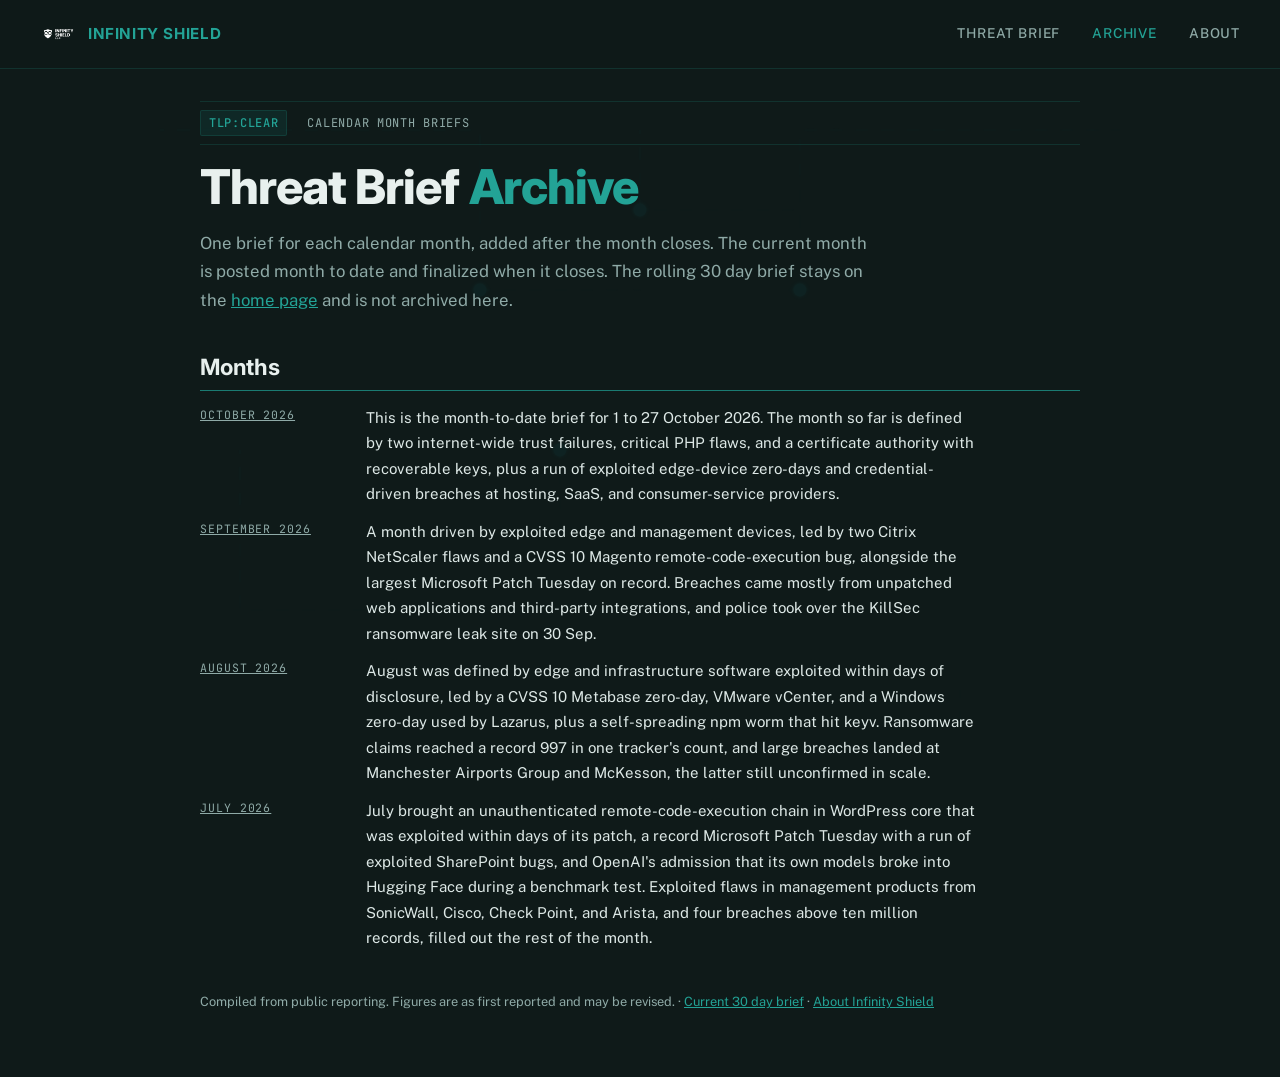
==== archive/index.html @ e766d780 "Add serial (Oxford) commas to lists in the home brief and monthly archive Co-Authored-By: Claude Son" ====
<!doctype html>
<html lang="en">
<head>
<meta charset="utf-8">
<meta name="viewport" content="width=device-width, initial-scale=1">
<meta name="description" content="Monthly cybersecurity threat briefs, one per calendar month. The current 30 day brief is on the home page.">
<style>*,*::before,*::after{box-sizing:border-box}body{margin:0}img{max-width:100%}</style><title>Archive | Infinity Shield</title>
<link rel="icon" type="image/png" href="/favicon.png">
<link rel="preconnect" href="https://fonts.googleapis.com">
<link rel="preconnect" href="https://fonts.gstatic.com" crossorigin>
<link rel="stylesheet" href="https://fonts.googleapis.com/css2?family=Inter:wght@400;600;700;800&family=Public+Sans:wght@300;400;500;600&family=JetBrains+Mono:wght@400;500&display=swap">
<link rel="stylesheet" href="/brief.css">
</head>
<body>
<div class="circuit-bg" aria-hidden="true"></div>

<nav class="site-nav" aria-label="Main navigation">
  <div class="site-nav-inner">
    <a href="/" class="site-brand"><img src="/logo-transparent.png" alt="">Infinity Shield</a>
    <ul class="site-links">
      <li><a href="/">Threat Brief</a></li>
      <li><a href="/archive/" aria-current="page">Archive</a></li>
      <li><a href="/about.html">About</a></li>
    </ul>
  </div>
</nav>
<div class="wrap">
  <header>
    <div class="marking"><span class="tlp">TLP:CLEAR</span><span>Calendar month briefs</span></div>
    <h1>Threat Brief <span>Archive</span></h1>
    <p class="lede">One brief for each calendar month, added after the month closes. The current month is posted month to date and finalized when it closes. The rolling 30 day brief stays on the <a href="/">home page</a> and is not archived here.</p>
  </header>

  <section aria-labelledby="months">
    <h2 id="months">Months</h2>
    <ul class="list">
      <li><a class="label" href="/archive/2026-10.html">October 2026</a><p>This is the month-to-date brief for 1 to 27 October 2026. The month so far is defined by two internet-wide trust failures, critical PHP flaws, and a certificate authority with recoverable keys, plus a run of exploited edge-device zero-days and credential-driven breaches at hosting, SaaS, and consumer-service providers.</p></li>
      <li><a class="label" href="/archive/2026-09.html">September 2026</a><p>A month driven by exploited edge and management devices, led by two Citrix NetScaler flaws and a CVSS 10 Magento remote-code-execution bug, alongside the largest Microsoft Patch Tuesday on record. Breaches came mostly from unpatched web applications and third-party integrations, and police took over the KillSec ransomware leak site on 30 Sep.</p></li>
      <li><a class="label" href="/archive/2026-08.html">August 2026</a><p>August was defined by edge and infrastructure software exploited within days of disclosure, led by a CVSS 10 Metabase zero-day, VMware vCenter, and a Windows zero-day used by Lazarus, plus a self-spreading npm worm that hit keyv. Ransomware claims reached a record 997 in one tracker's count, and large breaches landed at Manchester Airports Group and McKesson, the latter still unconfirmed in scale.</p></li>
      <li><a class="label" href="/archive/2026-07.html">July 2026</a><p>July brought an unauthenticated remote-code-execution chain in WordPress core that was exploited within days of its patch, a record Microsoft Patch Tuesday with a run of exploited SharePoint bugs, and OpenAI's admission that its own models broke into Hugging Face during a benchmark test. Exploited flaws in management products from SonicWall, Cisco, Check Point, and Arista, and four breaches above ten million records, filled out the rest of the month.</p></li>
    </ul>
  </section>

  <footer>Compiled from public reporting. Figures are as first reported and may be revised. · <a href="/">Current 30 day brief</a> · <a href="/about.html">About Infinity Shield</a></footer>
</div>

</body>
</html>
---- brief.css ----
/* Layout: single reading column, intel-bulletin style, in the Infinity Shield dark-teal site theme (matches about.html) */
:root{
  color-scheme:dark;
  --paper:#0f1a19; --surface:#1a2523; --chip:#1f2e2c; --ink:#dde8e6; --head:#e8f0ee; --muted:#8faaa7;
  --rule:rgba(26,123,114,0.25); --teal:#1A7B72; --accent:#23a396; --teal-dim:rgba(26,123,114,0.15);
  --crit:#f07a72; --high:#e9a25b; --med:#d8c25c;
  --display:"Inter",system-ui,-apple-system,"Segoe UI",sans-serif;
  --body:"Public Sans",system-ui,-apple-system,"Segoe UI",sans-serif;
  --mono:"JetBrains Mono",ui-monospace,Consolas,monospace;
}

body{background:var(--paper);color:var(--ink);font:15px/1.7 var(--body);padding-inline:20px;overflow-x:hidden}
.circuit-bg{position:fixed;inset:0;z-index:0;opacity:.04;background-image:url('/circuitry-bg-animated.svg');background-size:cover;background-position:center;pointer-events:none}
.wrap,.site-nav{position:relative;z-index:1}
h1,h2,h3{color:var(--head)}
.wrap{max-width:880px;margin:0 auto;padding-block:32px 64px;display:flex;flex-direction:column;gap:40px}
h1,h2,h3{font-family:var(--display);text-wrap:balance;margin:0;line-height:1.15}
h1{font-size:clamp(2rem,4.5vw,3rem);font-weight:800;letter-spacing:-.02em}
h1 span{color:var(--accent)}
h2{font-size:1.4rem;font-weight:700;letter-spacing:-.01em;padding-bottom:10px;border-bottom:1px solid var(--teal)}
h3{font-size:1.08rem;font-weight:700;letter-spacing:-.01em}
p{margin:0;max-width:68ch}
a{color:var(--accent)}
a:focus-visible{outline:2px solid var(--accent);outline-offset:2px}
.mono{font-family:var(--mono);font-size:.82em}
.label{font-family:var(--mono);font-size:.72rem;letter-spacing:.08em;text-transform:uppercase;color:var(--muted)}

.marking{display:flex;flex-wrap:wrap;gap:8px 20px;align-items:center;font-family:var(--mono);font-size:.75rem;letter-spacing:.06em;text-transform:uppercase;color:var(--muted);border-block:1px solid var(--rule);padding-block:8px}
.tlp{background:var(--teal-dim);border:1px solid var(--rule);color:var(--accent);padding:2px 8px;font-weight:500;border-radius:2px}
header{display:flex;flex-direction:column;gap:14px}
.lede{font-size:1.05rem;color:var(--muted)}

.sev{display:inline-block;font-family:var(--mono);font-size:.68rem;font-weight:500;letter-spacing:.06em;text-transform:uppercase;padding:1px 7px;border:1px solid currentColor;border-radius:2px;white-space:nowrap}
.sev.crit{color:var(--crit)} .sev.high{color:var(--high)} .sev.med{color:var(--med)}

.lead{display:flex;flex-direction:column;gap:16px}
.item{background:var(--surface);border:1px solid var(--rule);border-radius:2px;padding:22px 24px;display:flex;flex-direction:column;gap:10px}
.item-head{display:flex;flex-wrap:wrap;gap:8px 12px;align-items:baseline;justify-content:space-between}
.facts{display:grid;grid-template-columns:repeat(auto-fit,minmax(170px,1fr));gap:10px 20px;margin:4px 0 0;padding-top:10px;border-top:1px dashed var(--rule)}
.facts div{display:flex;flex-direction:column;gap:2px}
.facts dt{font-family:var(--mono);font-size:.68rem;letter-spacing:.08em;text-transform:uppercase;color:var(--muted)}
.facts dd{margin:0;font-size:.9rem;font-variant-numeric:tabular-nums}
.action{font-size:.92rem}
.action b{font-family:var(--display);font-weight:600;color:var(--accent)}

section{display:flex;flex-direction:column;gap:14px}
.tbl{overflow-x:auto;background:var(--surface);border:1px solid var(--rule)}
table{border-collapse:collapse;width:100%;min-width:640px;font-size:.88rem;font-variant-numeric:tabular-nums}
th,td{text-align:left;vertical-align:top;padding:10px 12px;border-bottom:1px solid var(--rule)}
th{font-family:var(--mono);font-size:.68rem;letter-spacing:.08em;text-transform:uppercase;color:var(--muted);font-weight:500;background:var(--chip)}
tr:last-child td{border-bottom:0}
td:first-child{font-weight:600}
td .mono{color:var(--muted)}

.list{display:flex;flex-direction:column;gap:12px;margin:0;padding:0;list-style:none}
.list li{display:grid;grid-template-columns:150px 1fr;gap:4px 16px}
@media (max-width:560px){.list li{grid-template-columns:1fr}h1{font-size:1.9rem}}

ol.todo{margin:0;padding-left:1.3em;display:flex;flex-direction:column;gap:8px;max-width:72ch}
.sources{font-size:.82rem;color:var(--muted);columns:2 280px;gap:24px;margin:0;padding-left:1.1em}
.sources li{break-inside:avoid;margin-bottom:4px}
footer{font-size:.8rem;color:var(--muted)}

.site-nav{position:sticky;top:0;z-index:100;margin-inline:-20px;padding:1rem 2.5rem;background:rgba(15,26,25,0.88);backdrop-filter:blur(12px);-webkit-backdrop-filter:blur(12px);border-bottom:1px solid var(--rule)}
.site-nav-inner{display:flex;flex-wrap:wrap;gap:8px 24px;align-items:center;justify-content:space-between}
.site-brand{display:flex;align-items:center;gap:.75rem;text-decoration:none;color:var(--accent);font-family:var(--display);font-weight:700;letter-spacing:.04em;text-transform:uppercase;font-size:.95rem}
.site-brand img{height:36px;width:auto}
.site-links{display:flex;gap:2rem;list-style:none;margin:0;padding:0;font-family:var(--body);font-size:.85rem;font-weight:500;letter-spacing:.06em;text-transform:uppercase}
.site-links a{color:var(--muted);text-decoration:none;transition:color .2s}
.site-links a:hover,.site-links a[aria-current="page"]{color:var(--accent)}
@media (max-width:768px){.site-nav{padding:.9rem 1.25rem}.site-links{gap:1.25rem;font-size:.78rem}}
@media (prefers-reduced-motion:reduce){*{transition:none!important}}
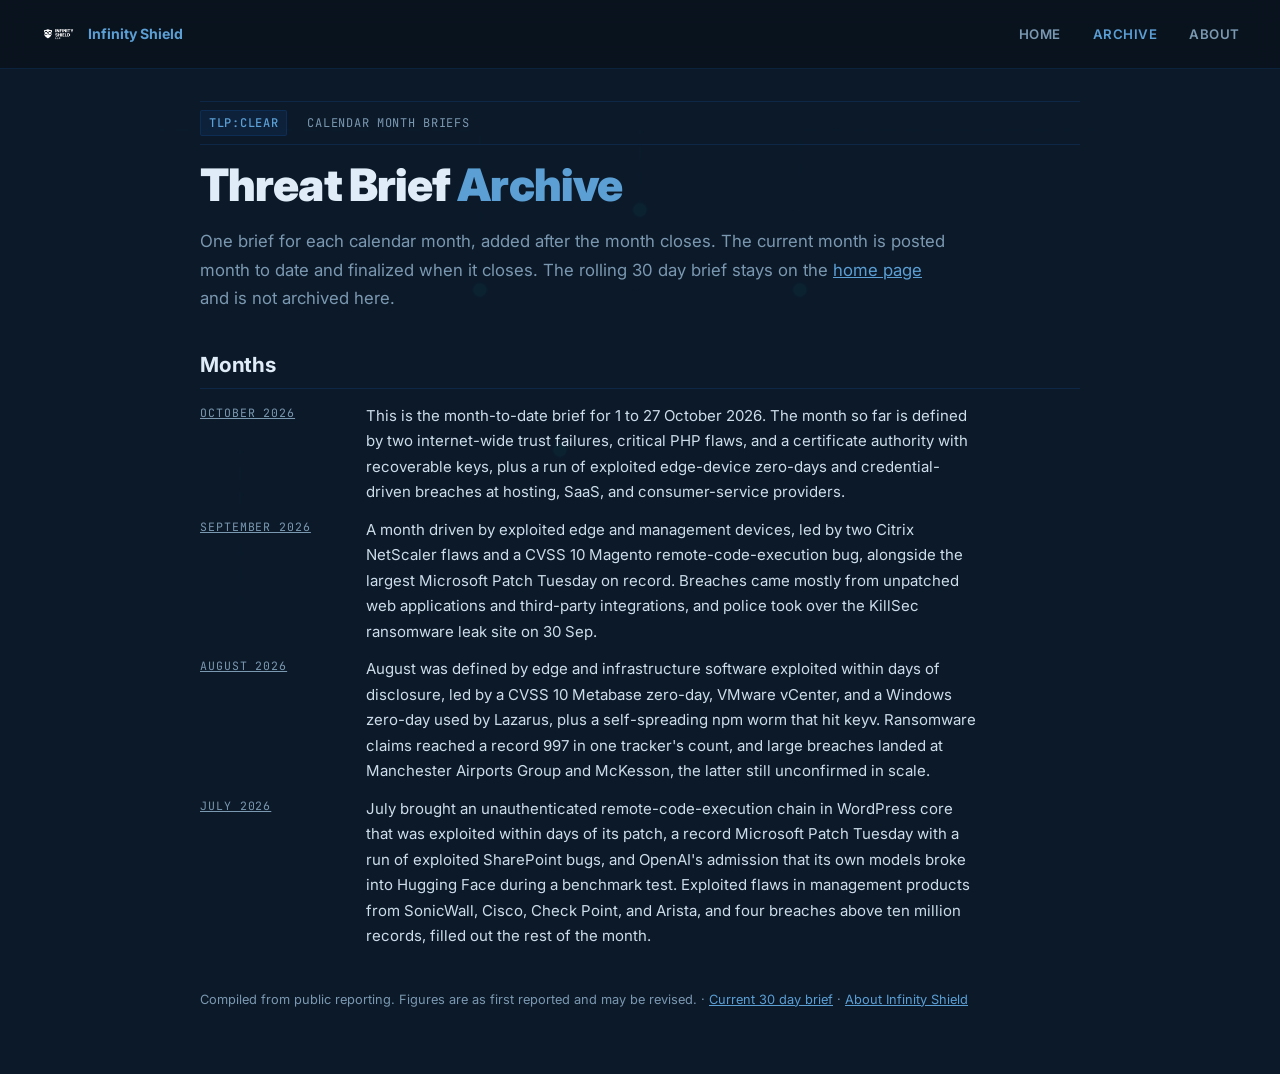
==== commit 8b74921a: "Redesign site to premium dark aesthetic (SpaceX/Apple style) - index.html: Full redesign — near-blac" ====
--- a/archive/index.html
+++ b/archive/index.html
@@ -8,7 +8,7 @@
 <link rel="icon" type="image/png" href="/favicon.png">
 <link rel="preconnect" href="https://fonts.googleapis.com">
 <link rel="preconnect" href="https://fonts.gstatic.com" crossorigin>
-<link rel="stylesheet" href="https://fonts.googleapis.com/css2?family=Inter:wght@400;600;700;800&family=Public+Sans:wght@300;400;500;600&family=JetBrains+Mono:wght@400;500&display=swap">
+<link rel="stylesheet" href="https://fonts.googleapis.com/css2?family=Inter:wght@400;500;600;700;800&family=JetBrains+Mono:wght@400;500&display=swap">
 <link rel="stylesheet" href="/brief.css">
 </head>
 <body>
@@ -18,7 +18,7 @@
   <div class="site-nav-inner">
     <a href="/" class="site-brand"><img src="/logo-transparent.png" alt="">Infinity Shield</a>
     <ul class="site-links">
-      <li><a href="/">Threat Brief</a></li>
+      <li><a href="/">Home</a></li>
       <li><a href="/archive/" aria-current="page">Archive</a></li>
       <li><a href="/about.html">About</a></li>
     </ul>
--- a/brief.css
+++ b/brief.css
@@ -1,72 +1,82 @@
-/* Layout: single reading column, intel-bulletin style, in the Infinity Shield dark-teal site theme (matches about.html) */
-:root{
-  color-scheme:dark;
-  --paper:#0f1a19; --surface:#1a2523; --chip:#1f2e2c; --ink:#dde8e6; --head:#e8f0ee; --muted:#8faaa7;
-  --rule:rgba(26,123,114,0.25); --teal:#1A7B72; --accent:#23a396; --teal-dim:rgba(26,123,114,0.15);
-  --crit:#f07a72; --high:#e9a25b; --med:#d8c25c;
-  --display:"Inter",system-ui,-apple-system,"Segoe UI",sans-serif;
-  --body:"Public Sans",system-ui,-apple-system,"Segoe UI",sans-serif;
-  --mono:"JetBrains Mono",ui-monospace,Consolas,monospace;
+/* Shared styles for threat briefs and archive — aligned with main site palette */
+:root {
+  color-scheme: dark;
+  --paper:    #0c1929;
+  --surface:  #112030;
+  --chip:     #18293d;
+  --ink:      #cddde9;
+  --head:     #e0edf8;
+  --muted:    #7a98b0;
+  --rule:     rgba(21, 84, 160, 0.25);
+  --blue:     #1654a0;
+  --accent:   #5b9fd4;
+  --blue-dim: rgba(21, 84, 160, 0.15);
+  --crit:     #f07a72;
+  --high:     #e9a25b;
+  --med:      #d8c25c;
+  --display:  "Inter", system-ui, -apple-system, sans-serif;
+  --body:     "Inter", system-ui, -apple-system, sans-serif;
+  --mono:     "JetBrains Mono", ui-monospace, Consolas, monospace;
 }
 
-body{background:var(--paper);color:var(--ink);font:15px/1.7 var(--body);padding-inline:20px;overflow-x:hidden}
-.circuit-bg{position:fixed;inset:0;z-index:0;opacity:.04;background-image:url('/circuitry-bg-animated.svg');background-size:cover;background-position:center;pointer-events:none}
-.wrap,.site-nav{position:relative;z-index:1}
-h1,h2,h3{color:var(--head)}
-.wrap{max-width:880px;margin:0 auto;padding-block:32px 64px;display:flex;flex-direction:column;gap:40px}
-h1,h2,h3{font-family:var(--display);text-wrap:balance;margin:0;line-height:1.15}
-h1{font-size:clamp(2rem,4.5vw,3rem);font-weight:800;letter-spacing:-.02em}
-h1 span{color:var(--accent)}
-h2{font-size:1.4rem;font-weight:700;letter-spacing:-.01em;padding-bottom:10px;border-bottom:1px solid var(--teal)}
-h3{font-size:1.08rem;font-weight:700;letter-spacing:-.01em}
-p{margin:0;max-width:68ch}
-a{color:var(--accent)}
-a:focus-visible{outline:2px solid var(--accent);outline-offset:2px}
-.mono{font-family:var(--mono);font-size:.82em}
-.label{font-family:var(--mono);font-size:.72rem;letter-spacing:.08em;text-transform:uppercase;color:var(--muted)}
+body { background: var(--paper); color: var(--ink); font: 15px/1.7 var(--body); padding-inline: 20px; overflow-x: hidden; }
+.circuit-bg { position: fixed; inset: 0; z-index: 0; opacity: .04; background-image: url('/circuitry-bg-animated.svg'); background-size: cover; background-position: center; pointer-events: none; }
+.wrap, .site-nav { position: relative; z-index: 1; }
+h1, h2, h3 { color: var(--head); }
+.wrap { max-width: 880px; margin: 0 auto; padding-block: 32px 64px; display: flex; flex-direction: column; gap: 40px; }
+h1, h2, h3 { font-family: var(--display); text-wrap: balance; margin: 0; line-height: 1.2; }
+h1 { font-size: clamp(1.9rem, 4.5vw, 2.8rem); font-weight: 900; letter-spacing: -.02em; }
+h1 span { color: var(--accent); }
+h2 { font-size: 1.3rem; font-weight: 700; letter-spacing: -.01em; padding-bottom: 10px; border-bottom: 1px solid var(--rule); }
+h3 { font-size: 1rem; font-weight: 700; }
+p { margin: 0; max-width: 68ch; }
+a { color: var(--accent); }
+a:focus-visible { outline: 2px solid var(--accent); outline-offset: 2px; }
+.mono { font-family: var(--mono); font-size: .82em; }
+.label { font-family: var(--mono); font-size: .72rem; letter-spacing: .08em; text-transform: uppercase; color: var(--muted); }
 
-.marking{display:flex;flex-wrap:wrap;gap:8px 20px;align-items:center;font-family:var(--mono);font-size:.75rem;letter-spacing:.06em;text-transform:uppercase;color:var(--muted);border-block:1px solid var(--rule);padding-block:8px}
-.tlp{background:var(--teal-dim);border:1px solid var(--rule);color:var(--accent);padding:2px 8px;font-weight:500;border-radius:2px}
-header{display:flex;flex-direction:column;gap:14px}
-.lede{font-size:1.05rem;color:var(--muted)}
+.marking { display: flex; flex-wrap: wrap; gap: 8px 20px; align-items: center; font-family: var(--mono); font-size: .75rem; letter-spacing: .06em; text-transform: uppercase; color: var(--muted); border-block: 1px solid var(--rule); padding-block: 8px; }
+.tlp { background: var(--blue-dim); border: 1px solid var(--rule); color: var(--accent); padding: 2px 8px; font-weight: 500; border-radius: 2px; }
+header { display: flex; flex-direction: column; gap: 14px; }
+.lede { font-size: 1.05rem; color: var(--muted); }
 
-.sev{display:inline-block;font-family:var(--mono);font-size:.68rem;font-weight:500;letter-spacing:.06em;text-transform:uppercase;padding:1px 7px;border:1px solid currentColor;border-radius:2px;white-space:nowrap}
-.sev.crit{color:var(--crit)} .sev.high{color:var(--high)} .sev.med{color:var(--med)}
+.sev { display: inline-block; font-family: var(--mono); font-size: .68rem; font-weight: 500; letter-spacing: .06em; text-transform: uppercase; padding: 1px 7px; border: 1px solid currentColor; border-radius: 2px; white-space: nowrap; }
+.sev.crit { color: var(--crit); } .sev.high { color: var(--high); } .sev.med { color: var(--med); }
 
-.lead{display:flex;flex-direction:column;gap:16px}
-.item{background:var(--surface);border:1px solid var(--rule);border-radius:2px;padding:22px 24px;display:flex;flex-direction:column;gap:10px}
-.item-head{display:flex;flex-wrap:wrap;gap:8px 12px;align-items:baseline;justify-content:space-between}
-.facts{display:grid;grid-template-columns:repeat(auto-fit,minmax(170px,1fr));gap:10px 20px;margin:4px 0 0;padding-top:10px;border-top:1px dashed var(--rule)}
-.facts div{display:flex;flex-direction:column;gap:2px}
-.facts dt{font-family:var(--mono);font-size:.68rem;letter-spacing:.08em;text-transform:uppercase;color:var(--muted)}
-.facts dd{margin:0;font-size:.9rem;font-variant-numeric:tabular-nums}
-.action{font-size:.92rem}
-.action b{font-family:var(--display);font-weight:600;color:var(--accent)}
+.lead { display: flex; flex-direction: column; gap: 16px; }
+.item { background: var(--surface); border: 1px solid var(--rule); border-radius: 2px; padding: 22px 24px; display: flex; flex-direction: column; gap: 10px; }
+.item-head { display: flex; flex-wrap: wrap; gap: 8px 12px; align-items: baseline; justify-content: space-between; }
+.facts { display: grid; grid-template-columns: repeat(auto-fit, minmax(170px, 1fr)); gap: 10px 20px; margin: 4px 0 0; padding-top: 10px; border-top: 1px dashed var(--rule); }
+.facts div { display: flex; flex-direction: column; gap: 2px; }
+.facts dt { font-family: var(--mono); font-size: .68rem; letter-spacing: .08em; text-transform: uppercase; color: var(--muted); }
+.facts dd { margin: 0; font-size: .9rem; font-variant-numeric: tabular-nums; }
+.action { font-size: .92rem; }
+.action b { font-family: var(--body); font-weight: 600; color: var(--accent); }
 
-section{display:flex;flex-direction:column;gap:14px}
-.tbl{overflow-x:auto;background:var(--surface);border:1px solid var(--rule)}
-table{border-collapse:collapse;width:100%;min-width:640px;font-size:.88rem;font-variant-numeric:tabular-nums}
-th,td{text-align:left;vertical-align:top;padding:10px 12px;border-bottom:1px solid var(--rule)}
-th{font-family:var(--mono);font-size:.68rem;letter-spacing:.08em;text-transform:uppercase;color:var(--muted);font-weight:500;background:var(--chip)}
-tr:last-child td{border-bottom:0}
-td:first-child{font-weight:600}
-td .mono{color:var(--muted)}
+section { display: flex; flex-direction: column; gap: 14px; }
+.tbl { overflow-x: auto; background: var(--surface); border: 1px solid var(--rule); }
+table { border-collapse: collapse; width: 100%; min-width: 640px; font-size: .88rem; font-variant-numeric: tabular-nums; }
+th, td { text-align: left; vertical-align: top; padding: 10px 12px; border-bottom: 1px solid var(--rule); }
+th { font-family: var(--mono); font-size: .68rem; letter-spacing: .08em; text-transform: uppercase; color: var(--muted); font-weight: 500; background: var(--chip); }
+tr:last-child td { border-bottom: 0; }
+td:first-child { font-weight: 600; }
+td .mono { color: var(--muted); }
 
-.list{display:flex;flex-direction:column;gap:12px;margin:0;padding:0;list-style:none}
-.list li{display:grid;grid-template-columns:150px 1fr;gap:4px 16px}
-@media (max-width:560px){.list li{grid-template-columns:1fr}h1{font-size:1.9rem}}
+.list { display: flex; flex-direction: column; gap: 12px; margin: 0; padding: 0; list-style: none; }
+.list li { display: grid; grid-template-columns: 150px 1fr; gap: 4px 16px; }
+@media (max-width: 560px) { .list li { grid-template-columns: 1fr; } h1 { font-size: 1.9rem; } }
 
-ol.todo{margin:0;padding-left:1.3em;display:flex;flex-direction:column;gap:8px;max-width:72ch}
-.sources{font-size:.82rem;color:var(--muted);columns:2 280px;gap:24px;margin:0;padding-left:1.1em}
-.sources li{break-inside:avoid;margin-bottom:4px}
-footer{font-size:.8rem;color:var(--muted)}
+ol.todo { margin: 0; padding-left: 1.3em; display: flex; flex-direction: column; gap: 8px; max-width: 72ch; }
+.sources { font-size: .82rem; color: var(--muted); columns: 2 280px; gap: 24px; margin: 0; padding-left: 1.1em; }
+.sources li { break-inside: avoid; margin-bottom: 4px; }
+footer { font-size: .8rem; color: var(--muted); }
 
-.site-nav{position:sticky;top:0;z-index:100;margin-inline:-20px;padding:1rem 2.5rem;background:rgba(15,26,25,0.88);backdrop-filter:blur(12px);-webkit-backdrop-filter:blur(12px);border-bottom:1px solid var(--rule)}
-.site-nav-inner{display:flex;flex-wrap:wrap;gap:8px 24px;align-items:center;justify-content:space-between}
-.site-brand{display:flex;align-items:center;gap:.75rem;text-decoration:none;color:var(--accent);font-family:var(--display);font-weight:700;letter-spacing:.04em;text-transform:uppercase;font-size:.95rem}
-.site-brand img{height:36px;width:auto}
-.site-links{display:flex;gap:2rem;list-style:none;margin:0;padding:0;font-family:var(--body);font-size:.85rem;font-weight:500;letter-spacing:.06em;text-transform:uppercase}
-.site-links a{color:var(--muted);text-decoration:none;transition:color .2s}
-.site-links a:hover,.site-links a[aria-current="page"]{color:var(--accent)}
-@media (max-width:768px){.site-nav{padding:.9rem 1.25rem}.site-links{gap:1.25rem;font-size:.78rem}}
-@media (prefers-reduced-motion:reduce){*{transition:none!important}}
+.site-nav { position: sticky; top: 0; z-index: 100; margin-inline: -20px; padding: 1rem 2.5rem; background: rgba(10, 19, 30, 0.92); backdrop-filter: blur(12px); -webkit-backdrop-filter: blur(12px); border-bottom: 1px solid var(--rule); }
+.site-nav-inner { display: flex; flex-wrap: wrap; gap: 8px 24px; align-items: center; justify-content: space-between; }
+.site-brand { display: flex; align-items: center; gap: .75rem; text-decoration: none; color: var(--accent); font-family: var(--display); font-weight: 700; font-size: .88rem; }
+.site-brand img { height: 36px; width: auto; }
+.site-links { display: flex; gap: 2rem; list-style: none; margin: 0; padding: 0; font-family: var(--body); font-size: .83rem; font-weight: 600; letter-spacing: .04em; text-transform: uppercase; }
+.site-links a { color: var(--muted); text-decoration: none; transition: color .2s; }
+.site-links a:hover, .site-links a[aria-current="page"] { color: var(--accent); }
+@media (max-width: 768px) { .site-nav { padding: .9rem 1.25rem; } .site-links { gap: 1.25rem; font-size: .78rem; } }
+@media (prefers-reduced-motion: reduce) { * { transition: none !important; } }
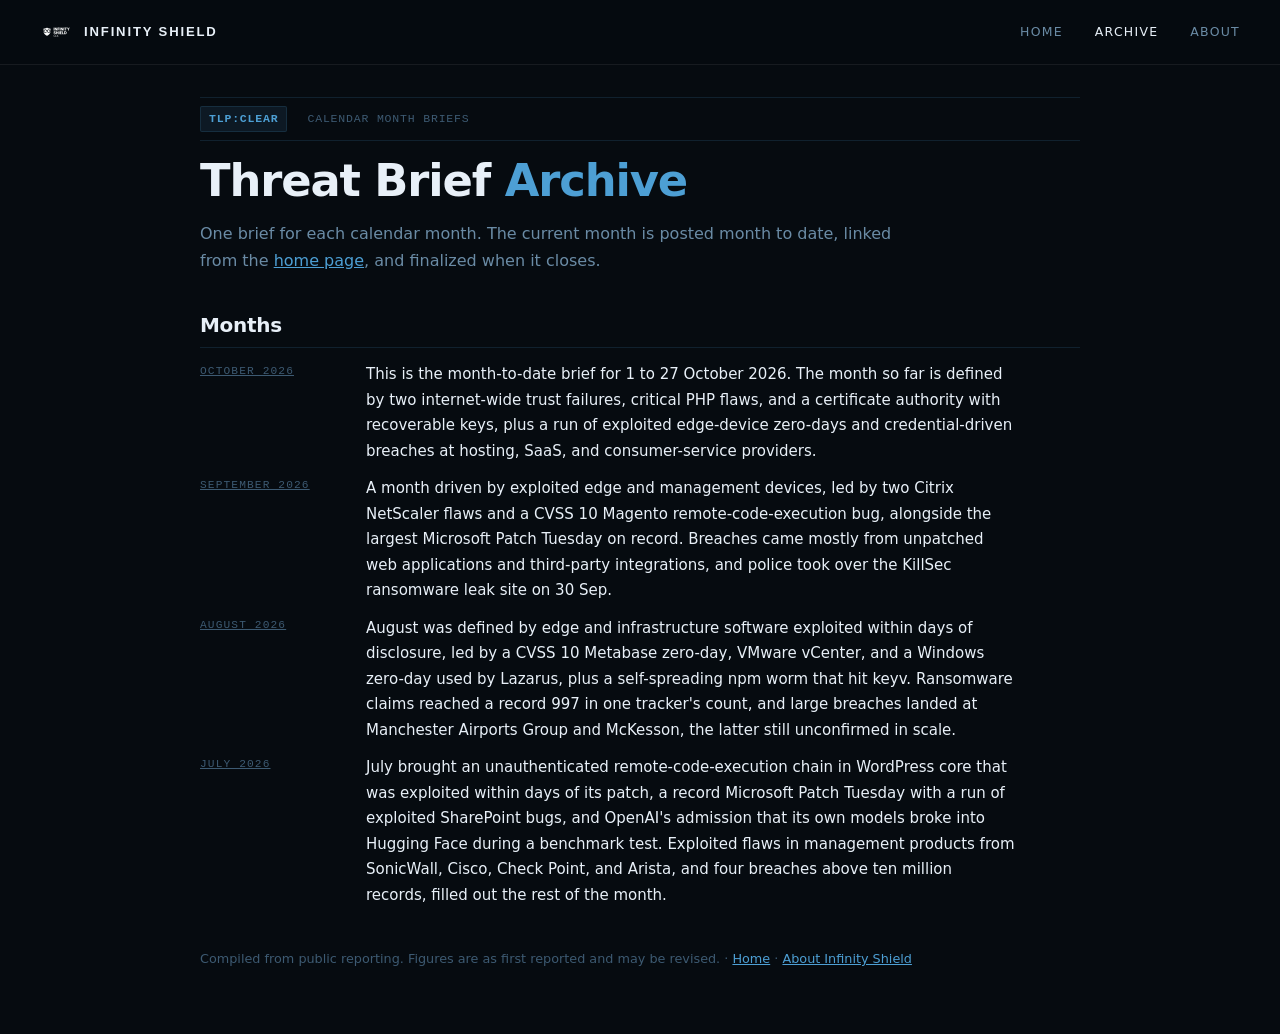
==== commit eb9c82a0: "Harden pages with CSP and referrer policy; sync archive build script - All pages: add Content-Securi" ====
--- a/archive/index.html
+++ b/archive/index.html
@@ -3,7 +3,9 @@
 <head>
 <meta charset="utf-8">
 <meta name="viewport" content="width=device-width, initial-scale=1">
-<meta name="description" content="Monthly cybersecurity threat briefs, one per calendar month. The current 30 day brief is on the home page.">
+<meta http-equiv="Content-Security-Policy" content="default-src 'none'; style-src 'self' 'unsafe-inline' https://fonts.googleapis.com; font-src https://fonts.gstatic.com; img-src 'self'; base-uri 'none'; form-action 'none'; upgrade-insecure-requests">
+<meta name="referrer" content="strict-origin-when-cross-origin">
+<meta name="description" content="Monthly cybersecurity threat briefs, one per calendar month. The current month is posted month to date and finalized when it closes.">
 <style>*,*::before,*::after{box-sizing:border-box}body{margin:0}img{max-width:100%}</style><title>Archive | Infinity Shield</title>
 <link rel="icon" type="image/png" href="/favicon.png">
 <link rel="preconnect" href="https://fonts.googleapis.com">
@@ -12,7 +14,6 @@
 <link rel="stylesheet" href="/brief.css">
 </head>
 <body>
-<div class="circuit-bg" aria-hidden="true"></div>
 
 <nav class="site-nav" aria-label="Main navigation">
   <div class="site-nav-inner">
@@ -28,7 +29,7 @@
   <header>
     <div class="marking"><span class="tlp">TLP:CLEAR</span><span>Calendar month briefs</span></div>
     <h1>Threat Brief <span>Archive</span></h1>
-    <p class="lede">One brief for each calendar month, added after the month closes. The current month is posted month to date and finalized when it closes. The rolling 30 day brief stays on the <a href="/">home page</a> and is not archived here.</p>
+    <p class="lede">One brief for each calendar month. The current month is posted month to date, linked from the <a href="/">home page</a>, and finalized when it closes.</p>
   </header>
 
   <section aria-labelledby="months">
@@ -41,7 +42,7 @@
     </ul>
   </section>
 
-  <footer>Compiled from public reporting. Figures are as first reported and may be revised. · <a href="/">Current 30 day brief</a> · <a href="/about.html">About Infinity Shield</a></footer>
+  <footer>Compiled from public reporting. Figures are as first reported and may be revised. · <a href="/">Home</a> · <a href="/about.html">About Infinity Shield</a></footer>
 </div>
 
 </body>
--- a/brief.css
+++ b/brief.css
@@ -1,63 +1,61 @@
-/* Shared styles for threat briefs and archive — aligned with main site palette */
+/* Shared styles: threat briefs, archive — exact same palette as index.html */
 :root {
   color-scheme: dark;
-  --paper:    #0c1929;
-  --surface:  #112030;
-  --chip:     #18293d;
-  --ink:      #cddde9;
-  --head:     #e0edf8;
-  --muted:    #7a98b0;
-  --rule:     rgba(21, 84, 160, 0.25);
-  --blue:     #1654a0;
-  --accent:   #5b9fd4;
-  --blue-dim: rgba(21, 84, 160, 0.15);
-  --crit:     #f07a72;
-  --high:     #e9a25b;
-  --med:      #d8c25c;
-  --display:  "Inter", system-ui, -apple-system, sans-serif;
-  --body:     "Inter", system-ui, -apple-system, sans-serif;
-  --mono:     "JetBrains Mono", ui-monospace, Consolas, monospace;
+  --bg:      #060b10;
+  --bg1:     #0b1422;
+  --bg2:     #0f1d2e;
+  --text:    #e8f0f8;
+  --muted:   #6a8ba5;
+  --faint:   #3d5a72;
+  --accent:  #4d9fd4;
+  --rule:    rgba(77, 159, 212, 0.15);
+  --border:  rgba(255,255,255,0.07);
+  --crit:    #f07a72;
+  --high:    #e9a25b;
+  --med:     #d8c25c;
+  --mono:    "JetBrains Mono", ui-monospace, Consolas, monospace;
 }
 
-body { background: var(--paper); color: var(--ink); font: 15px/1.7 var(--body); padding-inline: 20px; overflow-x: hidden; }
-.circuit-bg { position: fixed; inset: 0; z-index: 0; opacity: .04; background-image: url('/circuitry-bg-animated.svg'); background-size: cover; background-position: center; pointer-events: none; }
+body { background: var(--bg); color: var(--text); font: 15px/1.7 "Inter", system-ui, sans-serif; padding-inline: 20px; overflow-x: hidden; }
+.circuit-bg { display: none; }
 .wrap, .site-nav { position: relative; z-index: 1; }
-h1, h2, h3 { color: var(--head); }
+h1, h2, h3 { color: var(--text); }
 .wrap { max-width: 880px; margin: 0 auto; padding-block: 32px 64px; display: flex; flex-direction: column; gap: 40px; }
-h1, h2, h3 { font-family: var(--display); text-wrap: balance; margin: 0; line-height: 1.2; }
-h1 { font-size: clamp(1.9rem, 4.5vw, 2.8rem); font-weight: 900; letter-spacing: -.02em; }
+h1, h2, h3 { font-family: "Inter", system-ui, sans-serif; text-wrap: balance; margin: 0; line-height: 1.15; }
+h1 { font-size: clamp(1.9rem, 4.5vw, 2.8rem); font-weight: 800; letter-spacing: -.025em; }
 h1 span { color: var(--accent); }
-h2 { font-size: 1.3rem; font-weight: 700; letter-spacing: -.01em; padding-bottom: 10px; border-bottom: 1px solid var(--rule); }
-h3 { font-size: 1rem; font-weight: 700; }
+h2 { font-size: 1.25rem; font-weight: 700; letter-spacing: -.015em; padding-bottom: 10px; border-bottom: 1px solid var(--rule); }
+h3 { font-size: 1rem; font-weight: 700; letter-spacing: -.01em; }
 p { margin: 0; max-width: 68ch; }
 a { color: var(--accent); }
 a:focus-visible { outline: 2px solid var(--accent); outline-offset: 2px; }
 .mono { font-family: var(--mono); font-size: .82em; }
-.label { font-family: var(--mono); font-size: .72rem; letter-spacing: .08em; text-transform: uppercase; color: var(--muted); }
+.label { font-family: var(--mono); font-size: .7rem; letter-spacing: .1em; text-transform: uppercase; color: var(--faint); }
 
-.marking { display: flex; flex-wrap: wrap; gap: 8px 20px; align-items: center; font-family: var(--mono); font-size: .75rem; letter-spacing: .06em; text-transform: uppercase; color: var(--muted); border-block: 1px solid var(--rule); padding-block: 8px; }
-.tlp { background: var(--blue-dim); border: 1px solid var(--rule); color: var(--accent); padding: 2px 8px; font-weight: 500; border-radius: 2px; }
+.marking { display: flex; flex-wrap: wrap; gap: 8px 20px; align-items: center; font-family: var(--mono); font-size: .72rem; letter-spacing: .07em; text-transform: uppercase; color: var(--faint); border-block: 1px solid var(--rule); padding-block: 8px; }
+.tlp { background: rgba(77,159,212,.1); border: 1px solid var(--rule); color: var(--accent); padding: 2px 8px; font-weight: 600; border-radius: 2px; }
 header { display: flex; flex-direction: column; gap: 14px; }
-.lede { font-size: 1.05rem; color: var(--muted); }
+.lede { font-size: 1rem; color: var(--muted); }
 
-.sev { display: inline-block; font-family: var(--mono); font-size: .68rem; font-weight: 500; letter-spacing: .06em; text-transform: uppercase; padding: 1px 7px; border: 1px solid currentColor; border-radius: 2px; white-space: nowrap; }
+.sev { display: inline-block; font-family: var(--mono); font-size: .65rem; font-weight: 600; letter-spacing: .08em; text-transform: uppercase; padding: 2px 8px; border: 1px solid currentColor; border-radius: 2px; white-space: nowrap; }
 .sev.crit { color: var(--crit); } .sev.high { color: var(--high); } .sev.med { color: var(--med); }
 
 .lead { display: flex; flex-direction: column; gap: 16px; }
-.item { background: var(--surface); border: 1px solid var(--rule); border-radius: 2px; padding: 22px 24px; display: flex; flex-direction: column; gap: 10px; }
+.item { background: var(--bg1); border: 1px solid var(--border); border-radius: 2px; padding: 22px 24px; display: flex; flex-direction: column; gap: 10px; transition: border-color .2s; }
+.item:hover { border-color: var(--rule); }
 .item-head { display: flex; flex-wrap: wrap; gap: 8px 12px; align-items: baseline; justify-content: space-between; }
 .facts { display: grid; grid-template-columns: repeat(auto-fit, minmax(170px, 1fr)); gap: 10px 20px; margin: 4px 0 0; padding-top: 10px; border-top: 1px dashed var(--rule); }
 .facts div { display: flex; flex-direction: column; gap: 2px; }
-.facts dt { font-family: var(--mono); font-size: .68rem; letter-spacing: .08em; text-transform: uppercase; color: var(--muted); }
-.facts dd { margin: 0; font-size: .9rem; font-variant-numeric: tabular-nums; }
+.facts dt { font-family: var(--mono); font-size: .67rem; letter-spacing: .1em; text-transform: uppercase; color: var(--faint); }
+.facts dd { margin: 0; font-size: .9rem; font-variant-numeric: tabular-nums; color: var(--muted); }
 .action { font-size: .92rem; }
-.action b { font-family: var(--body); font-weight: 600; color: var(--accent); }
+.action b { font-weight: 700; color: var(--accent); }
 
 section { display: flex; flex-direction: column; gap: 14px; }
-.tbl { overflow-x: auto; background: var(--surface); border: 1px solid var(--rule); }
+.tbl { overflow-x: auto; background: var(--bg1); border: 1px solid var(--border); }
 table { border-collapse: collapse; width: 100%; min-width: 640px; font-size: .88rem; font-variant-numeric: tabular-nums; }
-th, td { text-align: left; vertical-align: top; padding: 10px 12px; border-bottom: 1px solid var(--rule); }
-th { font-family: var(--mono); font-size: .68rem; letter-spacing: .08em; text-transform: uppercase; color: var(--muted); font-weight: 500; background: var(--chip); }
+th, td { text-align: left; vertical-align: top; padding: 10px 12px; border-bottom: 1px solid var(--border); }
+th { font-family: var(--mono); font-size: .67rem; letter-spacing: .1em; text-transform: uppercase; color: var(--faint); font-weight: 500; background: var(--bg2); }
 tr:last-child td { border-bottom: 0; }
 td:first-child { font-weight: 600; }
 td .mono { color: var(--muted); }
@@ -67,16 +65,23 @@
 @media (max-width: 560px) { .list li { grid-template-columns: 1fr; } h1 { font-size: 1.9rem; } }
 
 ol.todo { margin: 0; padding-left: 1.3em; display: flex; flex-direction: column; gap: 8px; max-width: 72ch; }
-.sources { font-size: .82rem; color: var(--muted); columns: 2 280px; gap: 24px; margin: 0; padding-left: 1.1em; }
+.sources { font-size: .82rem; color: var(--faint); columns: 2 280px; gap: 24px; margin: 0; padding-left: 1.1em; }
 .sources li { break-inside: avoid; margin-bottom: 4px; }
-footer { font-size: .8rem; color: var(--muted); }
+footer { font-size: .8rem; color: var(--faint); }
 
-.site-nav { position: sticky; top: 0; z-index: 100; margin-inline: -20px; padding: 1rem 2.5rem; background: rgba(10, 19, 30, 0.92); backdrop-filter: blur(12px); -webkit-backdrop-filter: blur(12px); border-bottom: 1px solid var(--rule); }
+/* ─── Nav — matches homepage exactly ─── */
+.site-nav {
+  position: sticky; top: 0; z-index: 100;
+  margin-inline: -20px; padding: 1rem 2.5rem;
+  background: rgba(6, 11, 16, 0.92);
+  backdrop-filter: blur(18px); -webkit-backdrop-filter: blur(18px);
+  border-bottom: 1px solid var(--border);
+}
 .site-nav-inner { display: flex; flex-wrap: wrap; gap: 8px 24px; align-items: center; justify-content: space-between; }
-.site-brand { display: flex; align-items: center; gap: .75rem; text-decoration: none; color: var(--accent); font-family: var(--display); font-weight: 700; font-size: .88rem; }
-.site-brand img { height: 36px; width: auto; }
-.site-links { display: flex; gap: 2rem; list-style: none; margin: 0; padding: 0; font-family: var(--body); font-size: .83rem; font-weight: 600; letter-spacing: .04em; text-transform: uppercase; }
+.site-brand { display: flex; align-items: center; gap: .75rem; text-decoration: none; color: var(--text); font-family: "Inter", sans-serif; font-weight: 700; font-size: .82rem; letter-spacing: .14em; text-transform: uppercase; }
+.site-brand img { height: 32px; width: auto; }
+.site-links { display: flex; gap: 2rem; list-style: none; margin: 0; padding: 0; font-size: .78rem; font-weight: 500; letter-spacing: .1em; text-transform: uppercase; }
 .site-links a { color: var(--muted); text-decoration: none; transition: color .2s; }
-.site-links a:hover, .site-links a[aria-current="page"] { color: var(--accent); }
-@media (max-width: 768px) { .site-nav { padding: .9rem 1.25rem; } .site-links { gap: 1.25rem; font-size: .78rem; } }
+.site-links a:hover, .site-links a[aria-current="page"] { color: var(--text); }
+@media (max-width: 768px) { .site-nav { padding: .9rem 1.25rem; } .site-links { gap: 1.25rem; font-size: .75rem; } }
 @media (prefers-reduced-motion: reduce) { * { transition: none !important; } }
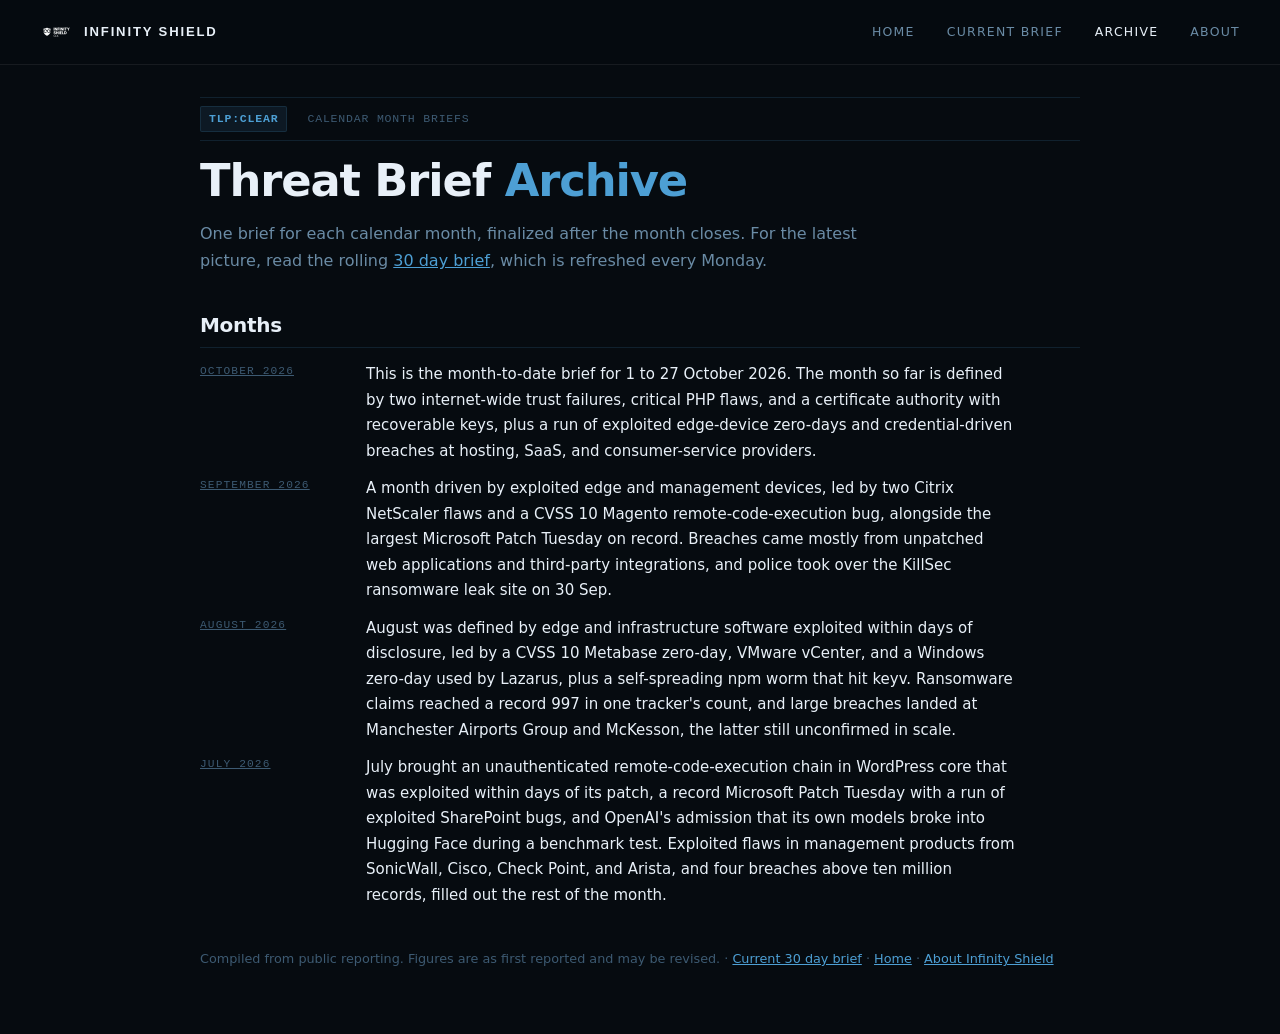
==== commit 1fa34ad8: "Add rolling 30 day threat brief at /brief/ with weekly refresh tooling - brief/data/current.json: fi" ====
--- a/archive/index.html
+++ b/archive/index.html
@@ -5,7 +5,7 @@
 <meta name="viewport" content="width=device-width, initial-scale=1">
 <meta http-equiv="Content-Security-Policy" content="default-src 'none'; style-src 'self' 'unsafe-inline' https://fonts.googleapis.com; font-src https://fonts.gstatic.com; img-src 'self'; base-uri 'none'; form-action 'none'; upgrade-insecure-requests">
 <meta name="referrer" content="strict-origin-when-cross-origin">
-<meta name="description" content="Monthly cybersecurity threat briefs, one per calendar month. The current month is posted month to date and finalized when it closes.">
+<meta name="description" content="Monthly cybersecurity threat briefs, one per calendar month. The rolling 30 day brief is refreshed every Monday.">
 <style>*,*::before,*::after{box-sizing:border-box}body{margin:0}img{max-width:100%}</style><title>Archive | Infinity Shield</title>
 <link rel="icon" type="image/png" href="/favicon.png">
 <link rel="preconnect" href="https://fonts.googleapis.com">
@@ -20,6 +20,7 @@
     <a href="/" class="site-brand"><img src="/logo-transparent.png" alt="">Infinity Shield</a>
     <ul class="site-links">
       <li><a href="/">Home</a></li>
+      <li><a href="/brief/">Current Brief</a></li>
       <li><a href="/archive/" aria-current="page">Archive</a></li>
       <li><a href="/about.html">About</a></li>
     </ul>
@@ -29,7 +30,7 @@
   <header>
     <div class="marking"><span class="tlp">TLP:CLEAR</span><span>Calendar month briefs</span></div>
     <h1>Threat Brief <span>Archive</span></h1>
-    <p class="lede">One brief for each calendar month. The current month is posted month to date, linked from the <a href="/">home page</a>, and finalized when it closes.</p>
+    <p class="lede">One brief for each calendar month, finalized after the month closes. For the latest picture, read the rolling <a href="/brief/">30 day brief</a>, which is refreshed every Monday.</p>
   </header>
 
   <section aria-labelledby="months">
@@ -42,7 +43,7 @@
     </ul>
   </section>
 
-  <footer>Compiled from public reporting. Figures are as first reported and may be revised. · <a href="/">Home</a> · <a href="/about.html">About Infinity Shield</a></footer>
+  <footer>Compiled from public reporting. Figures are as first reported and may be revised. · <a href="/brief/">Current 30 day brief</a> · <a href="/">Home</a> · <a href="/about.html">About Infinity Shield</a></footer>
 </div>
 
 </body>
--- a/brief.css
+++ b/brief.css
@@ -1,4 +1,4 @@
-/* Shared styles: threat briefs, archive — exact same palette as index.html */
+/* Shared styles: threat briefs, archive: exact same palette as index.html */
 :root {
   color-scheme: dark;
   --bg:      #060b10;
@@ -69,7 +69,7 @@
 .sources li { break-inside: avoid; margin-bottom: 4px; }
 footer { font-size: .8rem; color: var(--faint); }
 
-/* ─── Nav — matches homepage exactly ─── */
+/* Nav: matches homepage exactly */
 .site-nav {
   position: sticky; top: 0; z-index: 100;
   margin-inline: -20px; padding: 1rem 2.5rem;
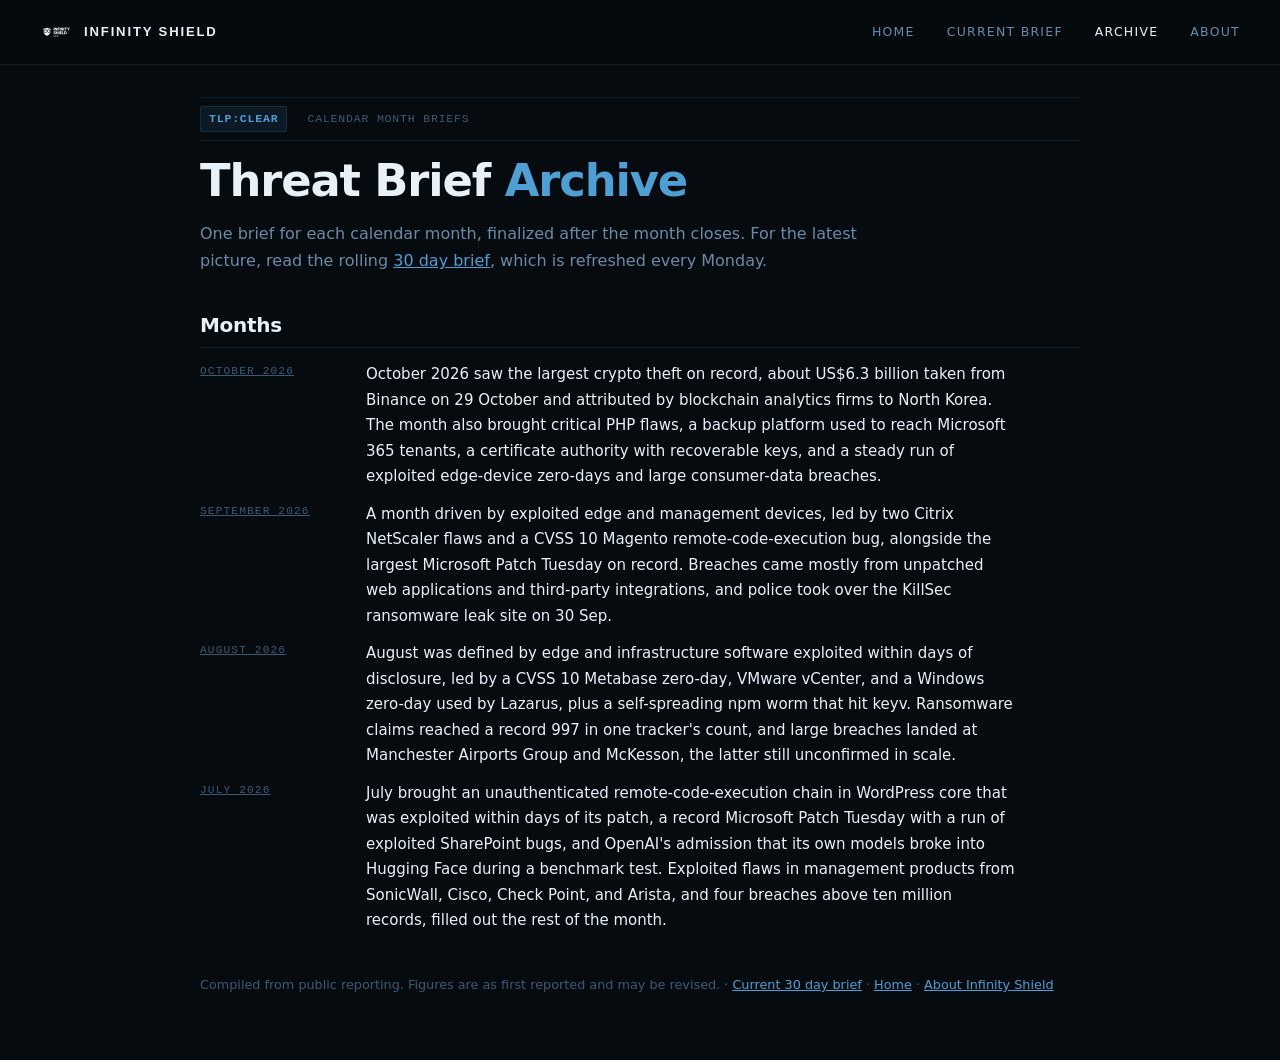
==== commit 9c55aea3: "Archive: October 2026 full-month threat brief Replaces the month-to-date version with the complete 1" ====
--- a/archive/index.html
+++ b/archive/index.html
@@ -36,7 +36,7 @@
   <section aria-labelledby="months">
     <h2 id="months">Months</h2>
     <ul class="list">
-      <li><a class="label" href="/archive/2026-10.html">October 2026</a><p>This is the month-to-date brief for 1 to 27 October 2026. The month so far is defined by two internet-wide trust failures, critical PHP flaws, and a certificate authority with recoverable keys, plus a run of exploited edge-device zero-days and credential-driven breaches at hosting, SaaS, and consumer-service providers.</p></li>
+      <li><a class="label" href="/archive/2026-10.html">October 2026</a><p>October 2026 saw the largest crypto theft on record, about US$6.3 billion taken from Binance on 29 October and attributed by blockchain analytics firms to North Korea. The month also brought critical PHP flaws, a backup platform used to reach Microsoft 365 tenants, a certificate authority with recoverable keys, and a steady run of exploited edge-device zero-days and large consumer-data breaches.</p></li>
       <li><a class="label" href="/archive/2026-09.html">September 2026</a><p>A month driven by exploited edge and management devices, led by two Citrix NetScaler flaws and a CVSS 10 Magento remote-code-execution bug, alongside the largest Microsoft Patch Tuesday on record. Breaches came mostly from unpatched web applications and third-party integrations, and police took over the KillSec ransomware leak site on 30 Sep.</p></li>
       <li><a class="label" href="/archive/2026-08.html">August 2026</a><p>August was defined by edge and infrastructure software exploited within days of disclosure, led by a CVSS 10 Metabase zero-day, VMware vCenter, and a Windows zero-day used by Lazarus, plus a self-spreading npm worm that hit keyv. Ransomware claims reached a record 997 in one tracker's count, and large breaches landed at Manchester Airports Group and McKesson, the latter still unconfirmed in scale.</p></li>
       <li><a class="label" href="/archive/2026-07.html">July 2026</a><p>July brought an unauthenticated remote-code-execution chain in WordPress core that was exploited within days of its patch, a record Microsoft Patch Tuesday with a run of exploited SharePoint bugs, and OpenAI's admission that its own models broke into Hugging Face during a benchmark test. Exploited flaws in management products from SonicWall, Cisco, Check Point, and Arista, and four breaches above ten million records, filled out the rest of the month.</p></li>
--- a/brief.css
+++ b/brief.css
@@ -85,3 +85,43 @@
 .site-links a:hover, .site-links a[aria-current="page"] { color: var(--text); }
 @media (max-width: 768px) { .site-nav { padding: .9rem 1.25rem; } .site-links { gap: 1.25rem; font-size: .75rem; } }
 @media (prefers-reduced-motion: reduce) { * { transition: none !important; } }
+
+/* Data: figures and charts built by tools/build_brief.py (plain HTML, no scripts) */
+:root { --bar: #4a98cc; --track: #163352; --sev-crit: #f58078; --sev-high: #cc655c; --sev-med: #a3554f; }
+.kpis { display: grid; grid-template-columns: repeat(auto-fit, minmax(150px, 1fr)); gap: 1px; background: var(--border); border: 1px solid var(--border); }
+.kpi { background: var(--bg1); padding: 16px 18px 14px; min-width: 0; }
+.kpi-v { font-size: 1.85rem; font-weight: 600; letter-spacing: -.025em; line-height: 1.05; color: var(--text); }
+.kpi-l { margin-top: 6px; font-size: .78rem; color: var(--muted); line-height: 1.3; }
+.kpi-s { margin-top: 2px; font-size: .72rem; color: var(--faint); line-height: 1.3; }
+.viz-row { display: grid; grid-template-columns: repeat(auto-fit, minmax(260px, 1fr)); gap: 24px 40px; }
+.viz { margin: 0; min-width: 0; }
+.viz figcaption { font-size: .8rem; color: var(--muted); margin-bottom: 10px; }
+.seg { display: flex; gap: 2px; height: 8px; border-radius: 4px; overflow: hidden; background: var(--bg2); }
+.seg-part { display: block; height: 100%; }
+.sev-crit { background: var(--sev-crit); } .sev-high { background: var(--sev-high); } .sev-med { background: var(--sev-med); }
+.legend { display: flex; flex-wrap: wrap; gap: 6px 18px; margin-top: 10px; font-size: .8rem; color: var(--muted); }
+.legend b { color: var(--text); font-weight: 600; margin-left: 2px; }
+.sw { display: inline-block; width: 10px; height: 10px; border-radius: 2px; margin-right: 7px; vertical-align: -1px; }
+.meter { height: 8px; border-radius: 4px; background: var(--track); overflow: hidden; }
+.meter > span { display: block; height: 100%; background: var(--bar); border-radius: 4px; }
+.meter-t { margin-top: 10px; font-size: .8rem; color: var(--muted); }
+.meter-t b { color: var(--text); font-weight: 600; }
+.bars-body { display: flex; flex-direction: column; gap: 8px; border-left: 1px solid var(--rule); padding-left: 0; }
+.bar-row { display: grid; grid-template-columns: minmax(150px, 34%) 1fr 56px; align-items: center; gap: 12px; min-width: 0; }
+.bar-n { font-size: .82rem; color: var(--text); line-height: 1.25; padding-left: 10px; min-width: 0; overflow-wrap: anywhere; }
+.bar-t { min-width: 0; }
+.bar { display: block; height: 14px; background: var(--bar); border-radius: 0 4px 4px 0; min-width: 2px; }
+.bar-v { font-size: .8rem; color: var(--muted); font-variant-numeric: tabular-nums; text-align: right; }
+.viz-note { margin-top: 12px; font-size: .78rem; color: var(--faint); }
+.cols { display: flex; align-items: flex-end; gap: 6px; height: 110px; border-bottom: 1px solid var(--rule); padding: 18px 2px 0; }
+.col { flex: 1 1 0; height: 100%; display: flex; align-items: flex-end; min-width: 0; }
+.col-bar { position: relative; display: block; width: 100%; max-width: 24px; margin: 0 auto; background: var(--bar); border-radius: 4px 4px 0 0; min-height: 0; }
+.col-v { position: absolute; bottom: 100%; left: 50%; transform: translateX(-50%); padding-bottom: 4px; font-size: .74rem; color: var(--muted); font-variant-numeric: tabular-nums; }
+.cols-axis { display: flex; justify-content: space-between; margin-top: 6px; font-size: .72rem; color: var(--faint); }
+@media (max-width: 560px) {
+  .kpi-v { font-size: 1.5rem; }
+  .kpi:last-child:nth-child(odd) { grid-column: 1 / -1; }
+  .bars-body { gap: 12px; }
+  .bar-row { grid-template-columns: 1fr 48px; gap: 4px 8px; }
+  .bar-n { grid-column: 1 / -1; font-size: .78rem; }
+}
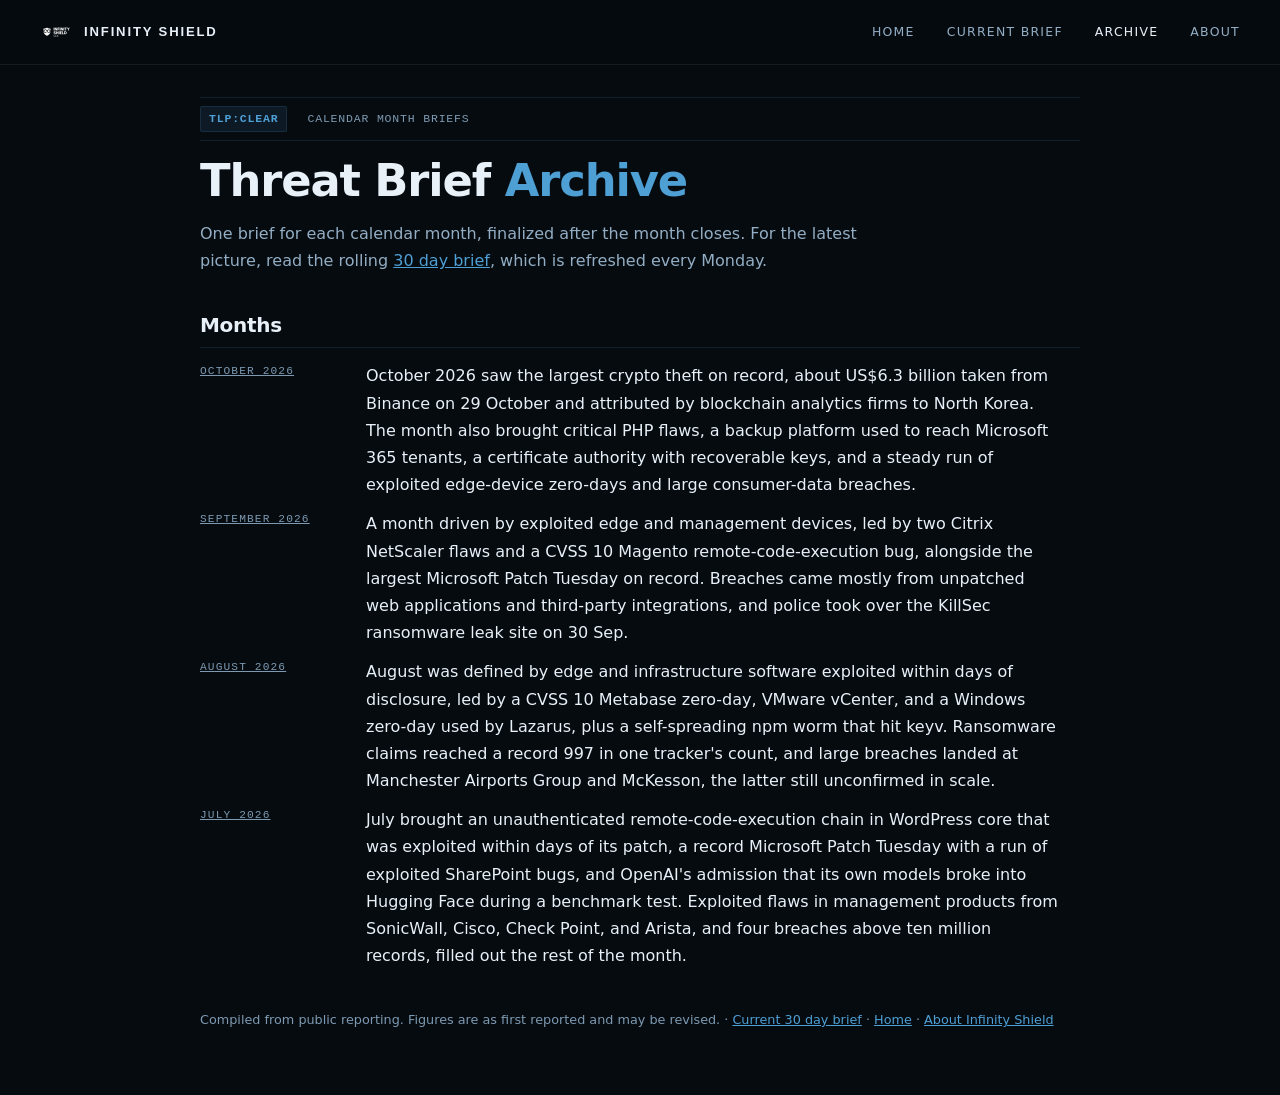
==== commit 22b44568: "Accessibility pass: WCAG AA contrast on dark theme, main landmarks, skip links, keyboard-reachable t" ====
--- a/archive/index.html
+++ b/archive/index.html
@@ -15,6 +15,7 @@
 </head>
 <body>
 
+<a class="skip" href="#main">Skip to main content</a>
 <nav class="site-nav" aria-label="Main navigation">
   <div class="site-nav-inner">
     <a href="/" class="site-brand"><img src="/logo-transparent.png" alt="">Infinity Shield</a>
@@ -26,7 +27,7 @@
     </ul>
   </div>
 </nav>
-<div class="wrap">
+<main id="main" class="wrap">
   <header>
     <div class="marking"><span class="tlp">TLP:CLEAR</span><span>Calendar month briefs</span></div>
     <h1>Threat Brief <span>Archive</span></h1>
@@ -44,7 +45,7 @@
   </section>
 
   <footer>Compiled from public reporting. Figures are as first reported and may be revised. · <a href="/brief/">Current 30 day brief</a> · <a href="/">Home</a> · <a href="/about.html">About Infinity Shield</a></footer>
-</div>
+</main>
 
 </body>
 </html>
--- a/brief.css
+++ b/brief.css
@@ -5,8 +5,8 @@
   --bg1:     #0b1422;
   --bg2:     #0f1d2e;
   --text:    #e8f0f8;
-  --muted:   #6a8ba5;
-  --faint:   #3d5a72;
+  --muted:   #93aec4;
+  --faint:   #7d9ab2;
   --accent:  #4d9fd4;
   --rule:    rgba(77, 159, 212, 0.15);
   --border:  rgba(255,255,255,0.07);
@@ -54,8 +54,8 @@
 section { display: flex; flex-direction: column; gap: 14px; }
 .tbl { overflow-x: auto; background: var(--bg1); border: 1px solid var(--border); }
 table { border-collapse: collapse; width: 100%; min-width: 640px; font-size: .88rem; font-variant-numeric: tabular-nums; }
-th, td { text-align: left; vertical-align: top; padding: 10px 12px; border-bottom: 1px solid var(--border); }
-th { font-family: var(--mono); font-size: .67rem; letter-spacing: .1em; text-transform: uppercase; color: var(--faint); font-weight: 500; background: var(--bg2); }
+th, td { text-align: left; vertical-align: top; padding: 11px 12px; border-bottom: 1px solid rgba(147,174,196,.28); }
+th { font-family: var(--mono); font-size: .67rem; letter-spacing: .1em; text-transform: uppercase; color: var(--text); font-weight: 600; background: var(--bg2); border-bottom: 2px solid var(--accent); }
 tr:last-child td { border-bottom: 0; }
 td:first-child { font-weight: 600; }
 td .mono { color: var(--muted); }
@@ -81,9 +81,10 @@
 .site-brand { display: flex; align-items: center; gap: .75rem; text-decoration: none; color: var(--text); font-family: "Inter", sans-serif; font-weight: 700; font-size: .82rem; letter-spacing: .14em; text-transform: uppercase; }
 .site-brand img { height: 32px; width: auto; }
 .site-links { display: flex; gap: 2rem; list-style: none; margin: 0; padding: 0; font-size: .78rem; font-weight: 500; letter-spacing: .1em; text-transform: uppercase; }
-.site-links a { color: var(--muted); text-decoration: none; transition: color .2s; }
+.site-links a { color: var(--muted); text-decoration: none; transition: color .2s; white-space: nowrap; }
 .site-links a:hover, .site-links a[aria-current="page"] { color: var(--text); }
 @media (max-width: 768px) { .site-nav { padding: .9rem 1.25rem; } .site-links { gap: 1.25rem; font-size: .75rem; } }
+@media (max-width: 420px) { .site-links { gap: .9rem; font-size: .7rem; letter-spacing: .06em; } .site-brand { font-size: .74rem; letter-spacing: .1em; } .site-brand img { height: 26px; } }
 @media (prefers-reduced-motion: reduce) { * { transition: none !important; } }
 
 /* Data: figures and charts built by tools/build_brief.py (plain HTML, no scripts) */
@@ -125,3 +126,79 @@
   .bar-row { grid-template-columns: 1fr 48px; gap: 4px 8px; }
   .bar-n { grid-column: 1 / -1; font-size: .78rem; }
 }
+
+/* Outages section: the reported-cause line */
+.list .outage-body { display: flex; flex-direction: column; gap: 6px; min-width: 0; }
+.list p.basis { font-family: var(--mono); font-size: .74rem; letter-spacing: .04em; color: var(--accent); }
+
+/* Unverified claims: one short line each */
+.unv { list-style: none; margin: 0; padding: 0; display: flex; flex-direction: column; gap: 10px; }
+.unv li { display: flex; flex-direction: column; gap: 2px; padding-left: 12px; border-left: 2px solid var(--rule); }
+.unv b { font-size: .9rem; font-weight: 600; color: var(--text); }
+.unv span { font-size: .84rem; color: var(--muted); }
+
+/* View toggle: Mobile view / Desktop view. Hidden where the browser cannot do :has(). */
+.layout { display: block; }
+.content { display: flex; flex-direction: column; gap: 40px; min-width: 0; }
+.toc { display: none; }
+.viewtoggle { margin-left: auto; display: none; }
+@supports selector(:has(a)) { .viewtoggle { display: inline-flex; } }
+.viewtoggle a { font-family: var(--mono); font-size: .68rem; letter-spacing: .08em; text-transform: uppercase; color: var(--accent); text-decoration: none; border: 1px solid var(--rule); padding: 3px 10px; border-radius: 2px; }
+.viewtoggle a:hover, .viewtoggle a:focus-visible { background: rgba(77,159,212,.1); }
+.viewtoggle .vt-d { display: none; }
+body:has(#mobile-view:target) .viewtoggle .vt-m { display: none; }
+body:has(#mobile-view:target) .viewtoggle .vt-d { display: inline-block; }
+
+/* Wide (desktop) brief layout: section menu on the left, two-column cards */
+.wrap.wide { max-width: 1180px; }
+@media (min-width: 1000px) {
+  body { font-size: 16px; }
+  .wide .layout { display: grid; grid-template-columns: 180px minmax(0, 1fr); gap: 48px; align-items: start; }
+  .wide .toc { display: block; position: sticky; top: 90px; }
+  .toc ul { list-style: none; margin: 10px 0 0; padding: 0; display: flex; flex-direction: column; border-left: 1px solid var(--rule); }
+  .toc a { display: block; padding: 5px 0 5px 14px; margin-left: -1px; border-left: 1px solid transparent; color: var(--muted); text-decoration: none; font-size: .82rem; line-height: 1.3; }
+  .toc a:hover, .toc a:focus-visible { color: var(--text); border-left-color: var(--accent); }
+  .wide .item { display: grid; grid-template-columns: 270px minmax(0, 1fr); grid-template-areas: "head body" "facts body" "facts action"; gap: 14px 32px; align-items: start; }
+  .wide .item-head { grid-area: head; flex-direction: column; align-items: flex-start; justify-content: flex-start; gap: 10px; }
+  .wide .item-head .sev { white-space: normal; line-height: 1.5; }
+  .wide .item .body { grid-area: body; }
+  .wide .item .facts { grid-area: facts; grid-template-columns: 1fr; margin: 0; padding-top: 12px; align-self: start; }
+  .wide .item .action { grid-area: action; }
+  .wide .list { display: grid; grid-template-columns: repeat(2, minmax(0, 1fr)); gap: 16px; align-items: start; }
+  .wide .list li { display: flex; flex-direction: column; gap: 8px; background: var(--bg1); border: 1px solid var(--border); padding: 16px 18px; }
+  .wide .unv { display: grid; grid-template-columns: repeat(2, minmax(0, 1fr)); gap: 14px 32px; }
+  .wide .sources { columns: 3 220px; }
+  .wide tbody tr:hover td { background: rgba(77,159,212,.04); }
+}
+
+/* Mobile view on any screen: one narrow column, bigger text, tables become cards */
+body:has(#mobile-view:target) { font-size: 17px; }
+body:has(#mobile-view:target) .wrap.wide { max-width: 560px; }
+body:has(#mobile-view:target) .layout { display: block; }
+body:has(#mobile-view:target) .toc { display: none; }
+body:has(#mobile-view:target) .item { display: flex; flex-direction: column; }
+body:has(#mobile-view:target) .item-head { flex-direction: row; align-items: baseline; justify-content: space-between; }
+body:has(#mobile-view:target) .facts { grid-template-columns: 1fr 1fr; }
+body:has(#mobile-view:target) .list { display: flex; flex-direction: column; }
+body:has(#mobile-view:target) .list li { display: flex; flex-direction: column; gap: 6px; background: none; border: 0; padding: 0; }
+body:has(#mobile-view:target) .unv { display: flex; }
+body:has(#mobile-view:target) .sources { columns: 1; }
+body:has(#mobile-view:target) .viz-row { grid-template-columns: 1fr; }
+body:has(#mobile-view:target) .tbl { overflow: visible; background: none; border: 0; }
+body:has(#mobile-view:target) table { min-width: 0; }
+body:has(#mobile-view:target) table, body:has(#mobile-view:target) tbody, body:has(#mobile-view:target) tr, body:has(#mobile-view:target) td { display: block; width: 100%; }
+body:has(#mobile-view:target) thead { display: none; }
+body:has(#mobile-view:target) tr { background: var(--bg1); border: 1px solid var(--border); margin-bottom: 12px; padding: 6px 0; }
+body:has(#mobile-view:target) td { border: 0; padding: 6px 14px; }
+body:has(#mobile-view:target) td::before { content: attr(data-label); display: block; font-family: var(--mono); font-size: .62rem; letter-spacing: .1em; text-transform: uppercase; color: var(--faint); }
+body:has(#mobile-view:target) .bar-row { grid-template-columns: 1fr 48px; gap: 4px 8px; }
+body:has(#mobile-view:target) .bar-n { grid-column: 1 / -1; font-size: .8rem; }
+
+/* accessibility: skip link, focus, anchors, table legibility (layout unchanged) */
+.skip { position: absolute; left: 8px; top: -60px; z-index: 100; background: var(--accent); color: #04121c; padding: 10px 16px; font-weight: 700; border-radius: 4px; text-decoration: none; }
+.skip:focus { top: 8px; }
+a:focus-visible, .tbl:focus-visible, [tabindex]:focus-visible { outline: 3px solid #ffd166; outline-offset: 2px; }
+section[id], [id].label, h2[id] { scroll-margin-top: 84px; }
+table { font-size: .93rem; }
+tbody tr:nth-child(even) td { background: rgba(147,174,196,.06); }
+td { color: var(--text); }
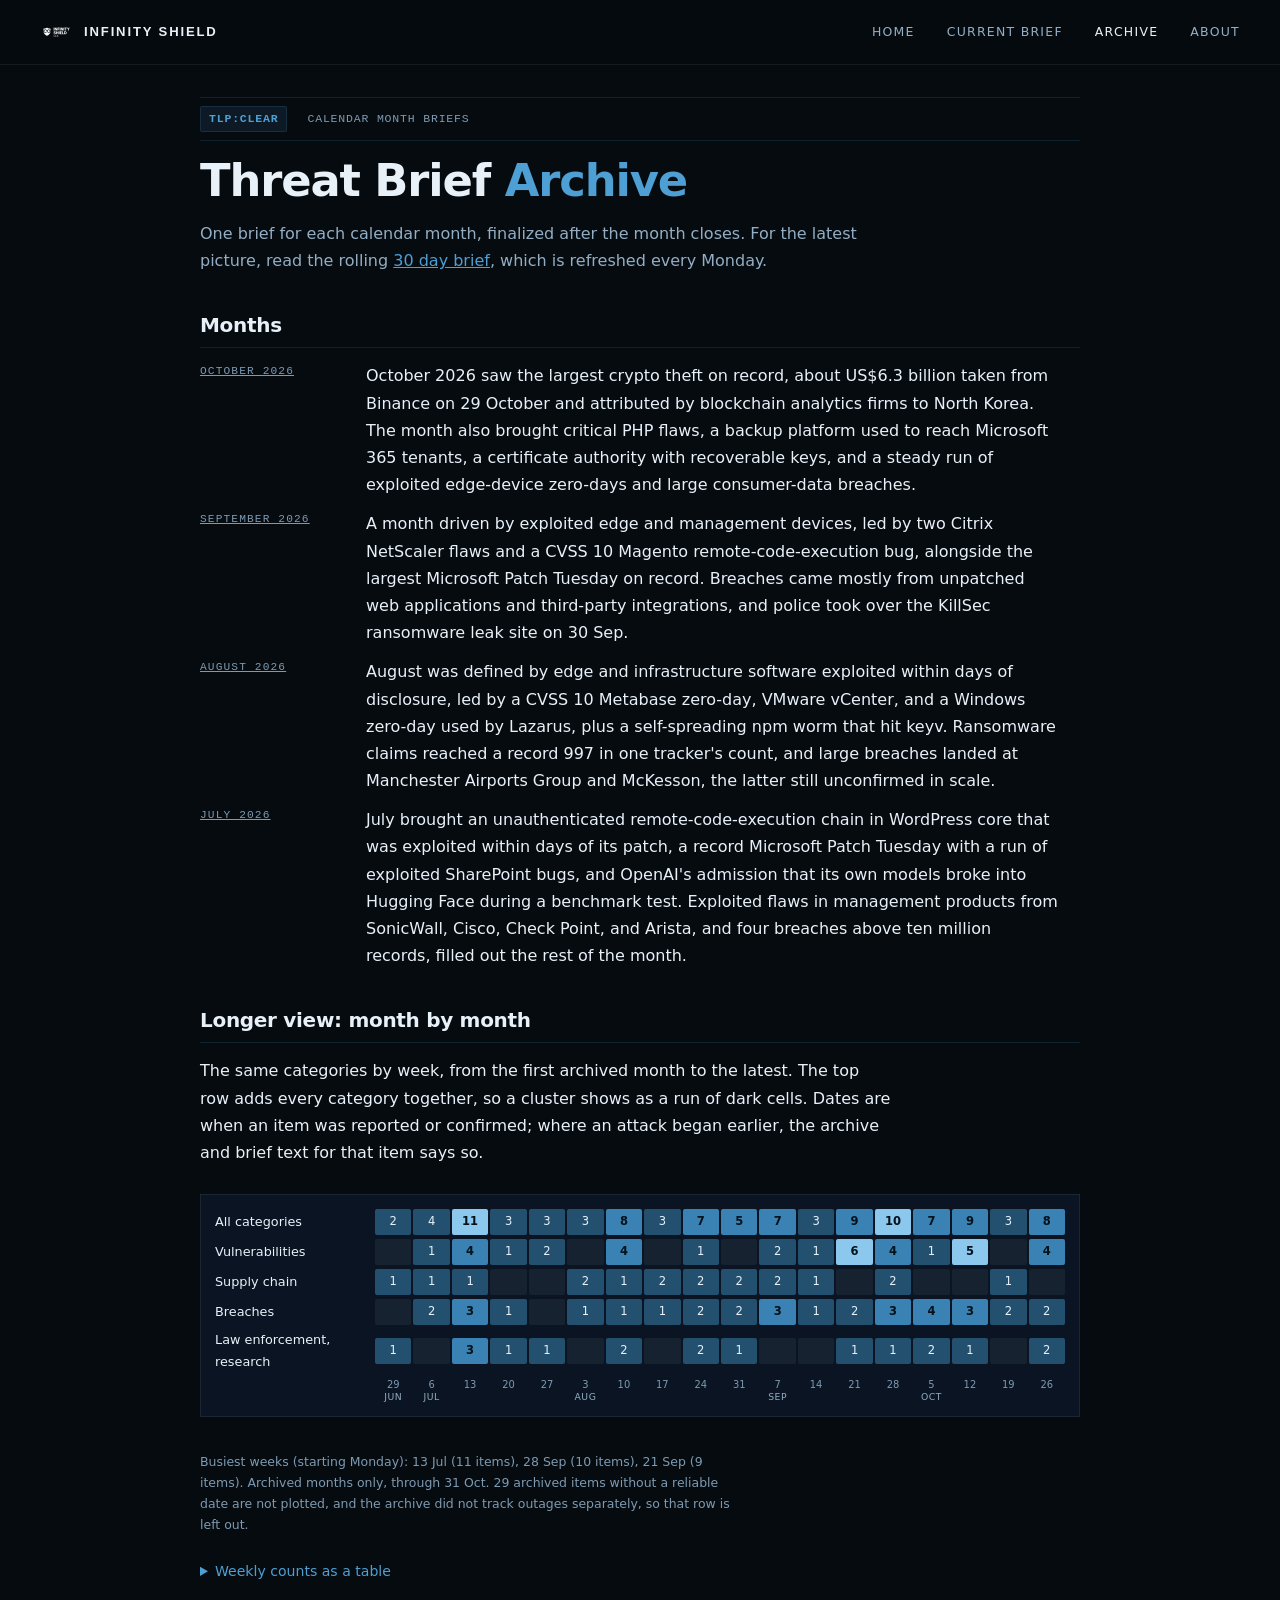
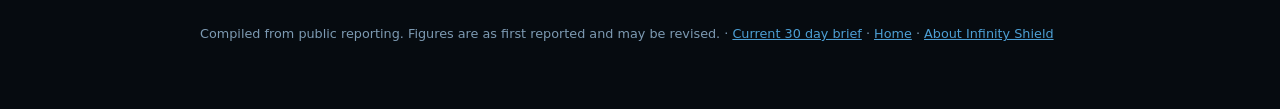
==== commit 60dc0c41: "Archive index: add month by month timeline; share timeline code between brief and archive Co-Authore" ====
--- a/archive/index.html
+++ b/archive/index.html
@@ -44,6 +44,45 @@
     </ul>
   </section>
 
+  <section aria-labelledby="history">
+    <h2 id="history">Longer view: month by month</h2>
+    <p>The same categories by week, from the first archived month to the latest. The top row adds every category together, so a cluster shows as a run of dark cells. Dates are when an item was reported or confirmed; where an attack began earlier, the archive and brief text for that item says so.</p>
+    <div class="tl" tabindex="0" role="region" aria-label="Weekly timeline chart, scrollable. The same counts are in the table below the chart.">
+      <div class="tl-grid wk" aria-hidden="true">
+        <div class="tl-row"><div class="tl-name">All categories</div><div class="tl-cells" style="--n:18"><span class="tl-c n1" title="Week of 29 Jun: 2 items">2</span><span class="tl-c n1" title="Week of 6 Jul: 4 items">4</span><span class="tl-c n3" title="Week of 13 Jul: 11 items">11</span><span class="tl-c n1" title="Week of 20 Jul: 3 items">3</span><span class="tl-c n1" title="Week of 27 Jul: 3 items">3</span><span class="tl-c n1" title="Week of 3 Aug: 3 items">3</span><span class="tl-c n2" title="Week of 10 Aug: 8 items">8</span><span class="tl-c n1" title="Week of 17 Aug: 3 items">3</span><span class="tl-c n2" title="Week of 24 Aug: 7 items">7</span><span class="tl-c n2" title="Week of 31 Aug: 5 items">5</span><span class="tl-c n2" title="Week of 7 Sep: 7 items">7</span><span class="tl-c n1" title="Week of 14 Sep: 3 items">3</span><span class="tl-c n2" title="Week of 21 Sep: 9 items">9</span><span class="tl-c n3" title="Week of 28 Sep: 10 items">10</span><span class="tl-c n2" title="Week of 5 Oct: 7 items">7</span><span class="tl-c n2" title="Week of 12 Oct: 9 items">9</span><span class="tl-c n1" title="Week of 19 Oct: 3 items">3</span><span class="tl-c n2" title="Week of 26 Oct: 8 items">8</span></div></div>
+        <div class="tl-row"><div class="tl-name">Vulnerabilities</div><div class="tl-cells" style="--n:18"><span class="tl-c n0" title="Week of 29 Jun: 0 items"></span><span class="tl-c n1" title="Week of 6 Jul: 1 item: Langflow (before 1.9.2)">1</span><span class="tl-c n2" title="Week of 13 Jul: 4 items: Microsoft SharePoint Server 2016 / 2019 / Subscription; Microsoft SharePoint Server · AD FS; SonicWall SMA1000 (SMA6210, SMA7210, SMA8200v); Oracle E-Business Suite (Oracle Payments)">4</span><span class="tl-c n1" title="Week of 20 Jul: 1 item: Check Point SmartConsole (Security Management and MDS)">1</span><span class="tl-c n1" title="Week of 27 Jul: 2 items: Cisco Secure Firewall Management Center; Arista VeloCloud Orchestrator (on-prem only)">2</span><span class="tl-c n0" title="Week of 3 Aug: 0 items"></span><span class="tl-c n2" title="Week of 10 Aug: 4 items: Metabase (self-hosted); Microsoft Windows (AFD.sys); Microsoft SharePoint Server; Windows QUIC · Windows DNS Server">4</span><span class="tl-c n0" title="Week of 17 Aug: 0 items"></span><span class="tl-c n1" title="Week of 24 Aug: 1 item: PaperCut NG / MF">1</span><span class="tl-c n0" title="Week of 31 Aug: 0 items"></span><span class="tl-c n1" title="Week of 7 Sep: 2 items: Magento / Adobe Commerce 2.4.4 to 2.4.9; Windows Update stack · Windows ALPC">2</span><span class="tl-c n1" title="Week of 14 Sep: 1 item: Cisco Secure Email Gateway">1</span><span class="tl-c n3" title="Week of 21 Sep: 6 items: Citrix NetScaler ADC / Gateway; Check Point Security Gateway / Spark; Check Point Management Server; F5 BIG-IP APM; Arista VeloCloud Orchestrator; WordPress core">6</span><span class="tl-c n2" title="Week of 28 Sep: 4 items: Cisco Catalyst SD-WAN Manager; Zammad helpdesk 6.3.0 to 6.5.4; Fortinet FortiMail; Citrix NetScaler ADC / Gateway">4</span><span class="tl-c n1" title="Week of 5 Oct: 1 item: Atlassian Jira / Confluence / Bitbucket and other Data Center products">1</span><span class="tl-c n3" title="Week of 12 Oct: 5 items: Ivanti Connect Secure VPN; Microsoft Patch Tuesday (13 Oct); AhsayCBS backup (MSP platform); BeyondTrust Remote Support; Palo Alto PAN-OS · Cisco Secure Email Gateway">5</span><span class="tl-c n0" title="Week of 19 Oct: 0 items"></span><span class="tl-c n2" title="Week of 26 Oct: 4 items: Google Brotli (Node.js, PHP, Bun, .NET) · Adobe Commerce / Magento; GitLab CE/EE · Cisco Secure Firewall ASA and FTD; Drupal Commerce Core; Linux kernel · Broadcom VMware ESX">4</span></div></div>
+        <div class="tl-row"><div class="tl-name">Supply chain</div><div class="tl-cells" style="--n:18"><span class="tl-c n1" title="Week of 29 Jun: 1 item: ChocoPoC fake exploits, 1 Jul">1</span><span class="tl-c n1" title="Week of 6 Jul: 1 item: Jscrambler npm packages, 11 Jul">1</span><span class="tl-c n1" title="Week of 13 Jul: 1 item: AsyncAPI npm packages, 14 Jul">1</span><span class="tl-c n0" title="Week of 20 Jul: 0 items"></span><span class="tl-c n0" title="Week of 27 Jul: 0 items"></span><span class="tl-c n1" title="Week of 3 Aug: 2 items: keyv / cacheable (4 Aug); AI agent pull request (reported 5 and 10 Aug)">2</span><span class="tl-c n1" title="Week of 10 Aug: 1 item: Chrome VPN and proxy extensions (11 Aug)">1</span><span class="tl-c n1" title="Week of 17 Aug: 2 items: Firefox wallet-theft extensions (19 Aug); Rust crates (20 Aug)">2</span><span class="tl-c n1" title="Week of 24 Aug: 2 items: Browser extension updates (27 Aug); @7nohe/openapi-react-query-codegen (28 Aug)">2</span><span class="tl-c n1" title="Week of 31 Aug: 2 items: Packagist themes (31 Aug); Dropbox via Lenovo ID">2</span><span class="tl-c n1" title="Week of 7 Sep: 2 items: Brevo (email platform); npm">2</span><span class="tl-c n1" title="Week of 14 Sep: 1 item: BigCommerce / Ribon apps">1</span><span class="tl-c n0" title="Week of 21 Sep: 0 items"></span><span class="tl-c n1" title="Week of 28 Sep: 2 items: AI coding agents; npm">2</span><span class="tl-c n0" title="Week of 5 Oct: 0 items"></span><span class="tl-c n0" title="Week of 12 Oct: 0 items"></span><span class="tl-c n1" title="Week of 19 Oct: 1 item: LiteLLM 1.107.0">1</span><span class="tl-c n0" title="Week of 26 Oct: 0 items"></span></div></div>
+        <div class="tl-row"><div class="tl-name">Breaches</div><div class="tl-cells" style="--n:18"><span class="tl-c n0" title="Week of 29 Jun: 0 items"></span><span class="tl-c n1" title="Week of 6 Jul: 2 items: KDDI and four other Japanese ISPs; AssuranceAmerica (auto insurance)">2</span><span class="tl-c n2" title="Week of 13 Jul: 3 items: Suno (AI music); Paidwork; DentaQuest (dental and vision benefits)">3</span><span class="tl-c n1" title="Week of 20 Jul: 1 item: SplitVPN (formerly NotVPN)">1</span><span class="tl-c n0" title="Week of 27 Jul: 0 items"></span><span class="tl-c n1" title="Week of 3 Aug: 1 item: Framework Computer">1</span><span class="tl-c n1" title="Week of 10 Aug: 1 item: Ceva Logistics">1</span><span class="tl-c n1" title="Week of 17 Aug: 1 item: Stripe merchant keys">1</span><span class="tl-c n1" title="Week of 24 Aug: 2 items: Manchester Airports Group; McKesson">2</span><span class="tl-c n1" title="Week of 31 Aug: 2 items: Weverse (HYBE); DriveWealth (Revolut, Stake, Hatch customers)">2</span><span class="tl-c n2" title="Week of 7 Sep: 3 items: Gyazo (Helpfeel); Japan Digital Agency (Government Solution Service); Veradigm">3</span><span class="tl-c n1" title="Week of 14 Sep: 1 item: Ludwig Maximilian University of Munich">1</span><span class="tl-c n1" title="Week of 21 Sep: 2 items: Times Car (Park24 / Times Mobility); US Defense Manpower Data Center">2</span><span class="tl-c n2" title="Week of 28 Sep: 3 items: Seicomart (Secoma); Oracle Health (Cerner); ETS">3</span><span class="tl-c n2" title="Week of 5 Oct: 4 items: Denmark CPR register; Daiichikosho (karaoke); iRhythm Technologies; Nikkei">4</span><span class="tl-c n2" title="Week of 12 Oct: 3 items: SourceNext (Japan); Burger King Japan; Zeabur and Railway (hosting)">3</span><span class="tl-c n1" title="Week of 19 Oct: 2 items: Capcom (CAPCOM ID); Yamato Transport (Kuroneko deferred payment)">2</span><span class="tl-c n1" title="Week of 26 Oct: 2 items: US Department of Homeland Security; Chainalysis">2</span></div></div>
+        <div class="tl-row"><div class="tl-name">Law enforcement, research</div><div class="tl-cells" style="--n:18"><span class="tl-c n1" title="Week of 29 Jun: 1 item: JadePuffer, 3 Jul">1</span><span class="tl-c n0" title="Week of 6 Jul: 0 items"></span><span class="tl-c n2" title="Week of 13 Jul: 3 items: Treasury sanctions, 13 Jul; EU and UK sanctions, 13 Jul; Fairlife ransomware, 16 Jul">3</span><span class="tl-c n1" title="Week of 20 Jul: 1 item: Zimbra espionage advisory, 23 Jul">1</span><span class="tl-c n1" title="Week of 27 Jul: 1 item: Minnesota water utilities, 26 to 27 Jul">1</span><span class="tl-c n0" title="Week of 3 Aug: 0 items"></span><span class="tl-c n1" title="Week of 10 Aug: 2 items: Cl0p and PTC Windchill (from 12 Aug); PHP bugs and AI assistance">2</span><span class="tl-c n0" title="Week of 17 Aug: 0 items"></span><span class="tl-c n1" title="Week of 24 Aug: 2 items: TeamPCP arrests (26 Aug); QTFY proxy network disrupted (26 Aug)">2</span><span class="tl-c n1" title="Week of 31 Aug: 1 item: Liquid Network (Blockstream)">1</span><span class="tl-c n0" title="Week of 7 Sep: 0 items"></span><span class="tl-c n0" title="Week of 14 Sep: 0 items"></span><span class="tl-c n1" title="Week of 21 Sep: 1 item: Bitget">1</span><span class="tl-c n1" title="Week of 28 Sep: 1 item: KillSec takedown">1</span><span class="tl-c n1" title="Week of 5 Oct: 2 items: GlobalProtect ransomware; Operational attacks, Japan and Europe">2</span><span class="tl-c n1" title="Week of 12 Oct: 1 item: eMudhra CA">1</span><span class="tl-c n0" title="Week of 19 Oct: 0 items"></span><span class="tl-c n1" title="Week of 26 Oct: 2 items: Volt Typhoon &quot;Silent Train&quot;; Virtualine takedown">2</span></div></div>
+        <div class="tl-row"><div class="tl-name"></div><div class="tl-cells tl-axis" style="--n:18"><span class="tl-a">29<b>Jun</b></span><span class="tl-a">6<b>Jul</b></span><span class="tl-a">13</span><span class="tl-a">20</span><span class="tl-a">27</span><span class="tl-a">3<b>Aug</b></span><span class="tl-a">10</span><span class="tl-a">17</span><span class="tl-a">24</span><span class="tl-a">31</span><span class="tl-a">7<b>Sep</b></span><span class="tl-a">14</span><span class="tl-a">21</span><span class="tl-a">28</span><span class="tl-a">5<b>Oct</b></span><span class="tl-a">12</span><span class="tl-a">19</span><span class="tl-a">26</span></div></div>
+      </div>
+    </div>
+    <p class="viz-note">Busiest weeks (starting Monday): 13 Jul (11 items), 28 Sep (10 items), 21 Sep (9 items). Archived months only, through 31 Oct. 29 archived items without a reliable date are not plotted, and the archive did not track outages separately, so that row is left out.</p>
+    <details class="tl-list"><summary>Weekly counts as a table</summary>
+      <div class="tbl" tabindex="0" role="region" aria-label="Weekly counts, scrollable table"><table>
+      <thead><tr><th>Week of</th><th>Vulnerabilities</th><th>Supply chain</th><th>Breaches</th><th>Law enforcement, research</th><th>Total</th></tr></thead><tbody>
+        <tr><td class="mono" data-label="Week of">29 Jun</td><td data-label="Vulnerabilities">0</td><td data-label="Supply chain">1</td><td data-label="Breaches">0</td><td data-label="Law enforcement, research">1</td><td data-label="Total">2</td></tr>
+        <tr><td class="mono" data-label="Week of">6 Jul</td><td data-label="Vulnerabilities">1</td><td data-label="Supply chain">1</td><td data-label="Breaches">2</td><td data-label="Law enforcement, research">0</td><td data-label="Total">4</td></tr>
+        <tr><td class="mono" data-label="Week of">13 Jul</td><td data-label="Vulnerabilities">4</td><td data-label="Supply chain">1</td><td data-label="Breaches">3</td><td data-label="Law enforcement, research">3</td><td data-label="Total">11</td></tr>
+        <tr><td class="mono" data-label="Week of">20 Jul</td><td data-label="Vulnerabilities">1</td><td data-label="Supply chain">0</td><td data-label="Breaches">1</td><td data-label="Law enforcement, research">1</td><td data-label="Total">3</td></tr>
+        <tr><td class="mono" data-label="Week of">27 Jul</td><td data-label="Vulnerabilities">2</td><td data-label="Supply chain">0</td><td data-label="Breaches">0</td><td data-label="Law enforcement, research">1</td><td data-label="Total">3</td></tr>
+        <tr><td class="mono" data-label="Week of">3 Aug</td><td data-label="Vulnerabilities">0</td><td data-label="Supply chain">2</td><td data-label="Breaches">1</td><td data-label="Law enforcement, research">0</td><td data-label="Total">3</td></tr>
+        <tr><td class="mono" data-label="Week of">10 Aug</td><td data-label="Vulnerabilities">4</td><td data-label="Supply chain">1</td><td data-label="Breaches">1</td><td data-label="Law enforcement, research">2</td><td data-label="Total">8</td></tr>
+        <tr><td class="mono" data-label="Week of">17 Aug</td><td data-label="Vulnerabilities">0</td><td data-label="Supply chain">2</td><td data-label="Breaches">1</td><td data-label="Law enforcement, research">0</td><td data-label="Total">3</td></tr>
+        <tr><td class="mono" data-label="Week of">24 Aug</td><td data-label="Vulnerabilities">1</td><td data-label="Supply chain">2</td><td data-label="Breaches">2</td><td data-label="Law enforcement, research">2</td><td data-label="Total">7</td></tr>
+        <tr><td class="mono" data-label="Week of">31 Aug</td><td data-label="Vulnerabilities">0</td><td data-label="Supply chain">2</td><td data-label="Breaches">2</td><td data-label="Law enforcement, research">1</td><td data-label="Total">5</td></tr>
+        <tr><td class="mono" data-label="Week of">7 Sep</td><td data-label="Vulnerabilities">2</td><td data-label="Supply chain">2</td><td data-label="Breaches">3</td><td data-label="Law enforcement, research">0</td><td data-label="Total">7</td></tr>
+        <tr><td class="mono" data-label="Week of">14 Sep</td><td data-label="Vulnerabilities">1</td><td data-label="Supply chain">1</td><td data-label="Breaches">1</td><td data-label="Law enforcement, research">0</td><td data-label="Total">3</td></tr>
+        <tr><td class="mono" data-label="Week of">21 Sep</td><td data-label="Vulnerabilities">6</td><td data-label="Supply chain">0</td><td data-label="Breaches">2</td><td data-label="Law enforcement, research">1</td><td data-label="Total">9</td></tr>
+        <tr><td class="mono" data-label="Week of">28 Sep</td><td data-label="Vulnerabilities">4</td><td data-label="Supply chain">2</td><td data-label="Breaches">3</td><td data-label="Law enforcement, research">1</td><td data-label="Total">10</td></tr>
+        <tr><td class="mono" data-label="Week of">5 Oct</td><td data-label="Vulnerabilities">1</td><td data-label="Supply chain">0</td><td data-label="Breaches">4</td><td data-label="Law enforcement, research">2</td><td data-label="Total">7</td></tr>
+        <tr><td class="mono" data-label="Week of">12 Oct</td><td data-label="Vulnerabilities">5</td><td data-label="Supply chain">0</td><td data-label="Breaches">3</td><td data-label="Law enforcement, research">1</td><td data-label="Total">9</td></tr>
+        <tr><td class="mono" data-label="Week of">19 Oct</td><td data-label="Vulnerabilities">0</td><td data-label="Supply chain">1</td><td data-label="Breaches">2</td><td data-label="Law enforcement, research">0</td><td data-label="Total">3</td></tr>
+        <tr><td class="mono" data-label="Week of">26 Oct</td><td data-label="Vulnerabilities">4</td><td data-label="Supply chain">0</td><td data-label="Breaches">2</td><td data-label="Law enforcement, research">2</td><td data-label="Total">8</td></tr>
+      </tbody></table></div>
+    </details>
+  </section>
+
   <footer>Compiled from public reporting. Figures are as first reported and may be revised. · <a href="/brief/">Current 30 day brief</a> · <a href="/">Home</a> · <a href="/about.html">About Infinity Shield</a></footer>
 </main>
 
--- a/brief.css
+++ b/brief.css
@@ -202,3 +202,22 @@
 table { font-size: .93rem; }
 tbody tr:nth-child(even) td { background: rgba(147,174,196,.06); }
 td { color: var(--text); }
+
+/* timeline heat grid */
+.tl { overflow-x: auto; background: var(--bg1); border: 1px solid var(--border); padding: 14px 14px 10px; margin: 14px 0 8px; }
+.tl-grid { min-width: 760px; }
+.tl-row { display: grid; grid-template-columns: 150px 1fr; gap: 10px; align-items: center; margin-bottom: 4px; }
+.tl-name { font-size: .8rem; color: var(--text); }
+.tl-cells { display: grid; grid-template-columns: repeat(var(--n), 1fr); gap: 2px; }
+.tl-c { height: 26px; display: flex; align-items: center; justify-content: center; font-size: .72rem; font-variant-numeric: tabular-nums; background: rgba(147,174,196,.09); color: transparent; border-radius: 2px; }
+.tl-c.n1 { background: #24506f; color: #e8f0f8; }
+.tl-c.n2 { background: #3b82b4; color: #04121c; font-weight: 700; }
+.tl-c.n3 { background: #8cc7ee; color: #04121c; font-weight: 700; }
+.tl-axis { margin-top: 2px; }
+.tl-a { display: flex; flex-direction: column; align-items: center; font-size: .62rem; line-height: 1.2; color: var(--faint); font-variant-numeric: tabular-nums; }
+.tl-a.we { color: var(--muted); font-weight: 700; }
+.tl-a b { font-weight: 500; font-size: .58rem; letter-spacing: .06em; text-transform: uppercase; color: var(--muted); }
+.tl-list { margin-top: 10px; font-size: .88rem; }
+.tl-list summary { cursor: pointer; color: var(--accent); }
+.tl-list ul { margin: 4px 0 12px; padding-left: 1.1em; color: var(--muted); }
+.tl-list .mono { color: var(--text); }
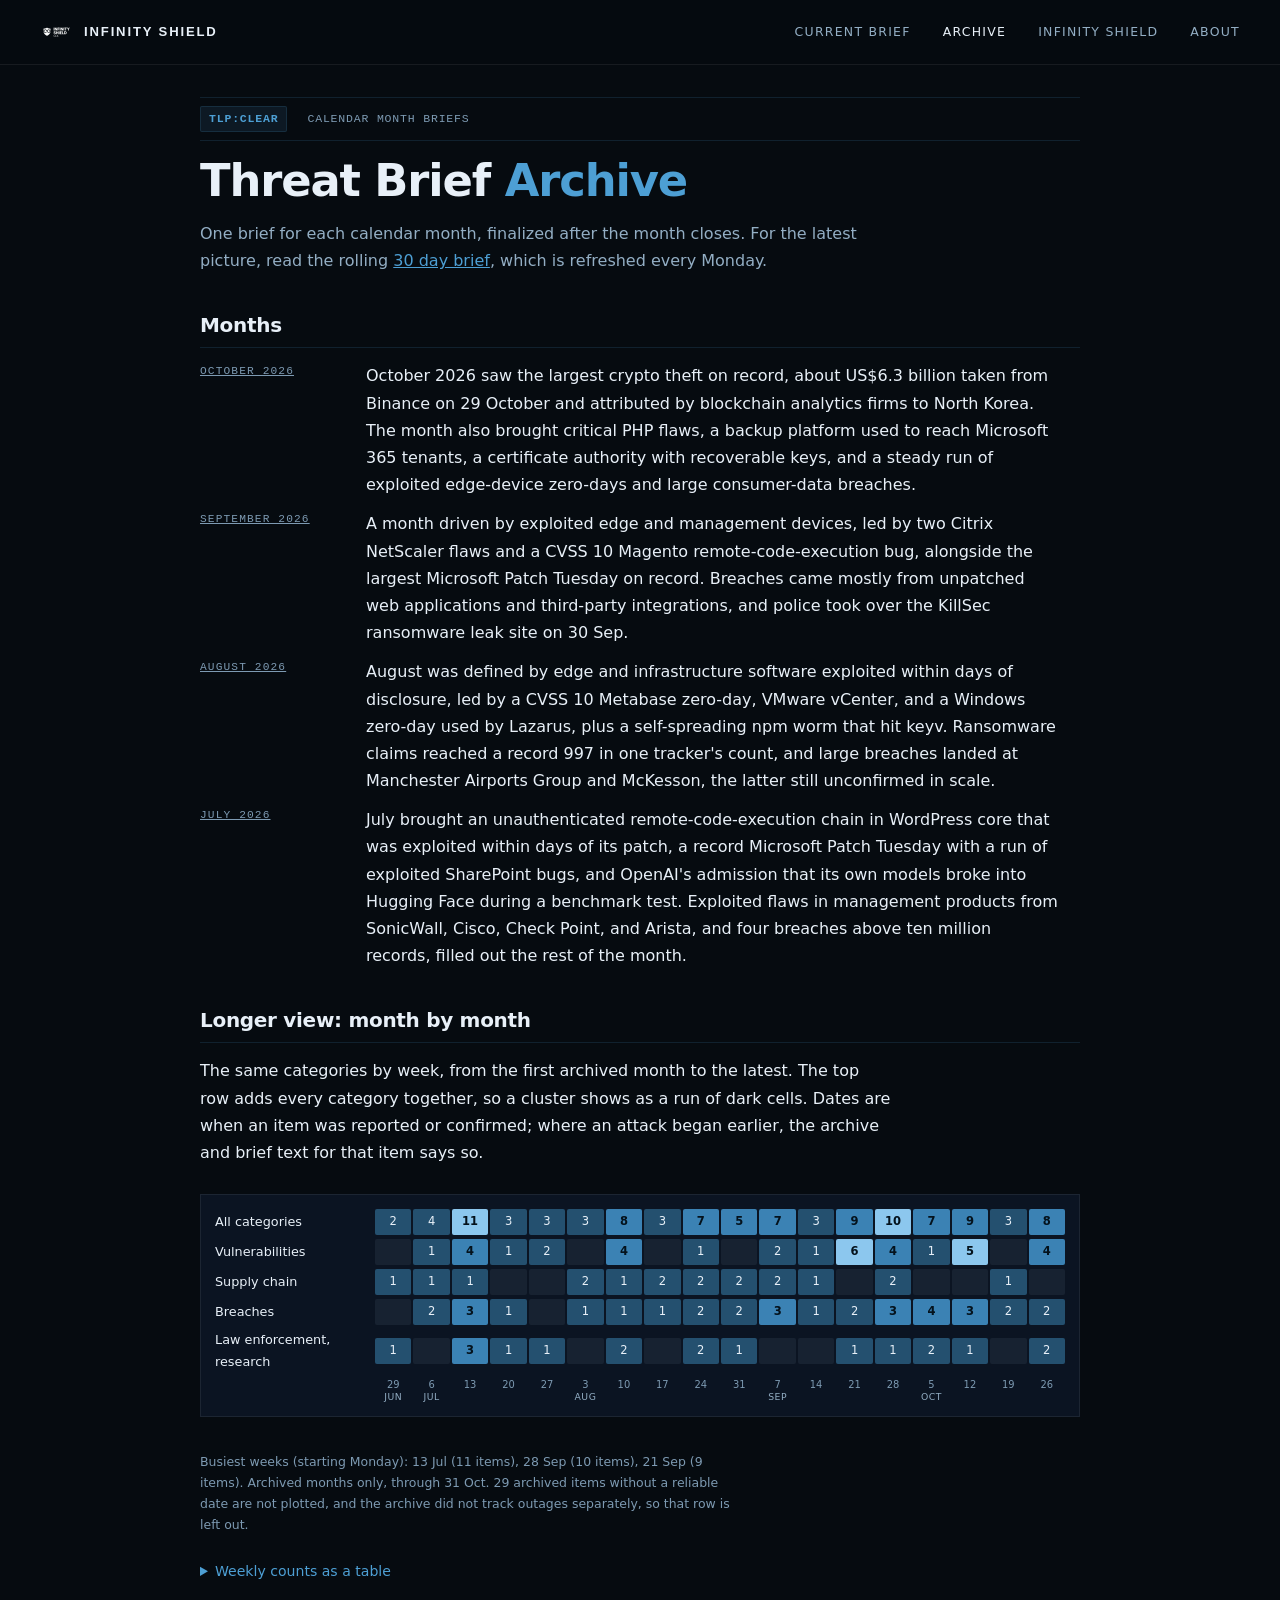
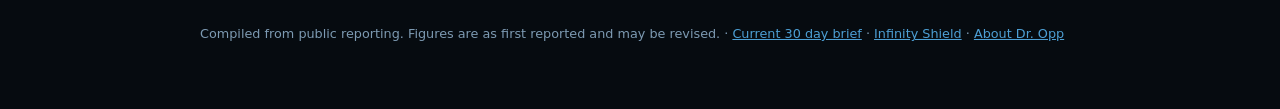
==== commit 15b0e731: "Make the threat brief the site root; move the business page to /info/ Co-Authored-By: Claude Sonnet " ====
--- a/archive/index.html
+++ b/archive/index.html
@@ -20,9 +20,9 @@
   <div class="site-nav-inner">
     <a href="/" class="site-brand"><img src="/logo-transparent.png" alt="">Infinity Shield</a>
     <ul class="site-links">
-      <li><a href="/">Home</a></li>
-      <li><a href="/brief/">Current Brief</a></li>
+      <li><a href="/">Current Brief</a></li>
       <li><a href="/archive/" aria-current="page">Archive</a></li>
+      <li><a href="/info/">Infinity Shield</a></li>
       <li><a href="/about.html">About</a></li>
     </ul>
   </div>
@@ -31,7 +31,7 @@
   <header>
     <div class="marking"><span class="tlp">TLP:CLEAR</span><span>Calendar month briefs</span></div>
     <h1>Threat Brief <span>Archive</span></h1>
-    <p class="lede">One brief for each calendar month, finalized after the month closes. For the latest picture, read the rolling <a href="/brief/">30 day brief</a>, which is refreshed every Monday.</p>
+    <p class="lede">One brief for each calendar month, finalized after the month closes. For the latest picture, read the rolling <a href="/">30 day brief</a>, which is refreshed every Monday.</p>
   </header>
 
   <section aria-labelledby="months">
@@ -83,7 +83,7 @@
     </details>
   </section>
 
-  <footer>Compiled from public reporting. Figures are as first reported and may be revised. · <a href="/brief/">Current 30 day brief</a> · <a href="/">Home</a> · <a href="/about.html">About Infinity Shield</a></footer>
+  <footer>Compiled from public reporting. Figures are as first reported and may be revised. · <a href="/">Current 30 day brief</a> · <a href="/info/">Infinity Shield</a> · <a href="/about.html">About Dr. Opp</a></footer>
 </main>
 
 </body>
--- a/brief.css
+++ b/brief.css
@@ -221,3 +221,8 @@
 .tl-list summary { cursor: pointer; color: var(--accent); }
 .tl-list ul { margin: 4px 0 12px; padding-left: 1.1em; color: var(--muted); }
 .tl-list .mono { color: var(--text); }
+
+/* new this week */
+.list.newlist li, .wide .list.newlist li, body:has(#mobile-view:target) .list.newlist li { display: block; background: none; border: 0; border-bottom: 1px solid var(--border); padding: 7px 0; }
+.newlist .basis { color: var(--muted); font-size: .84rem; margin-left: 8px; }
+.newlist a { color: var(--text); }
